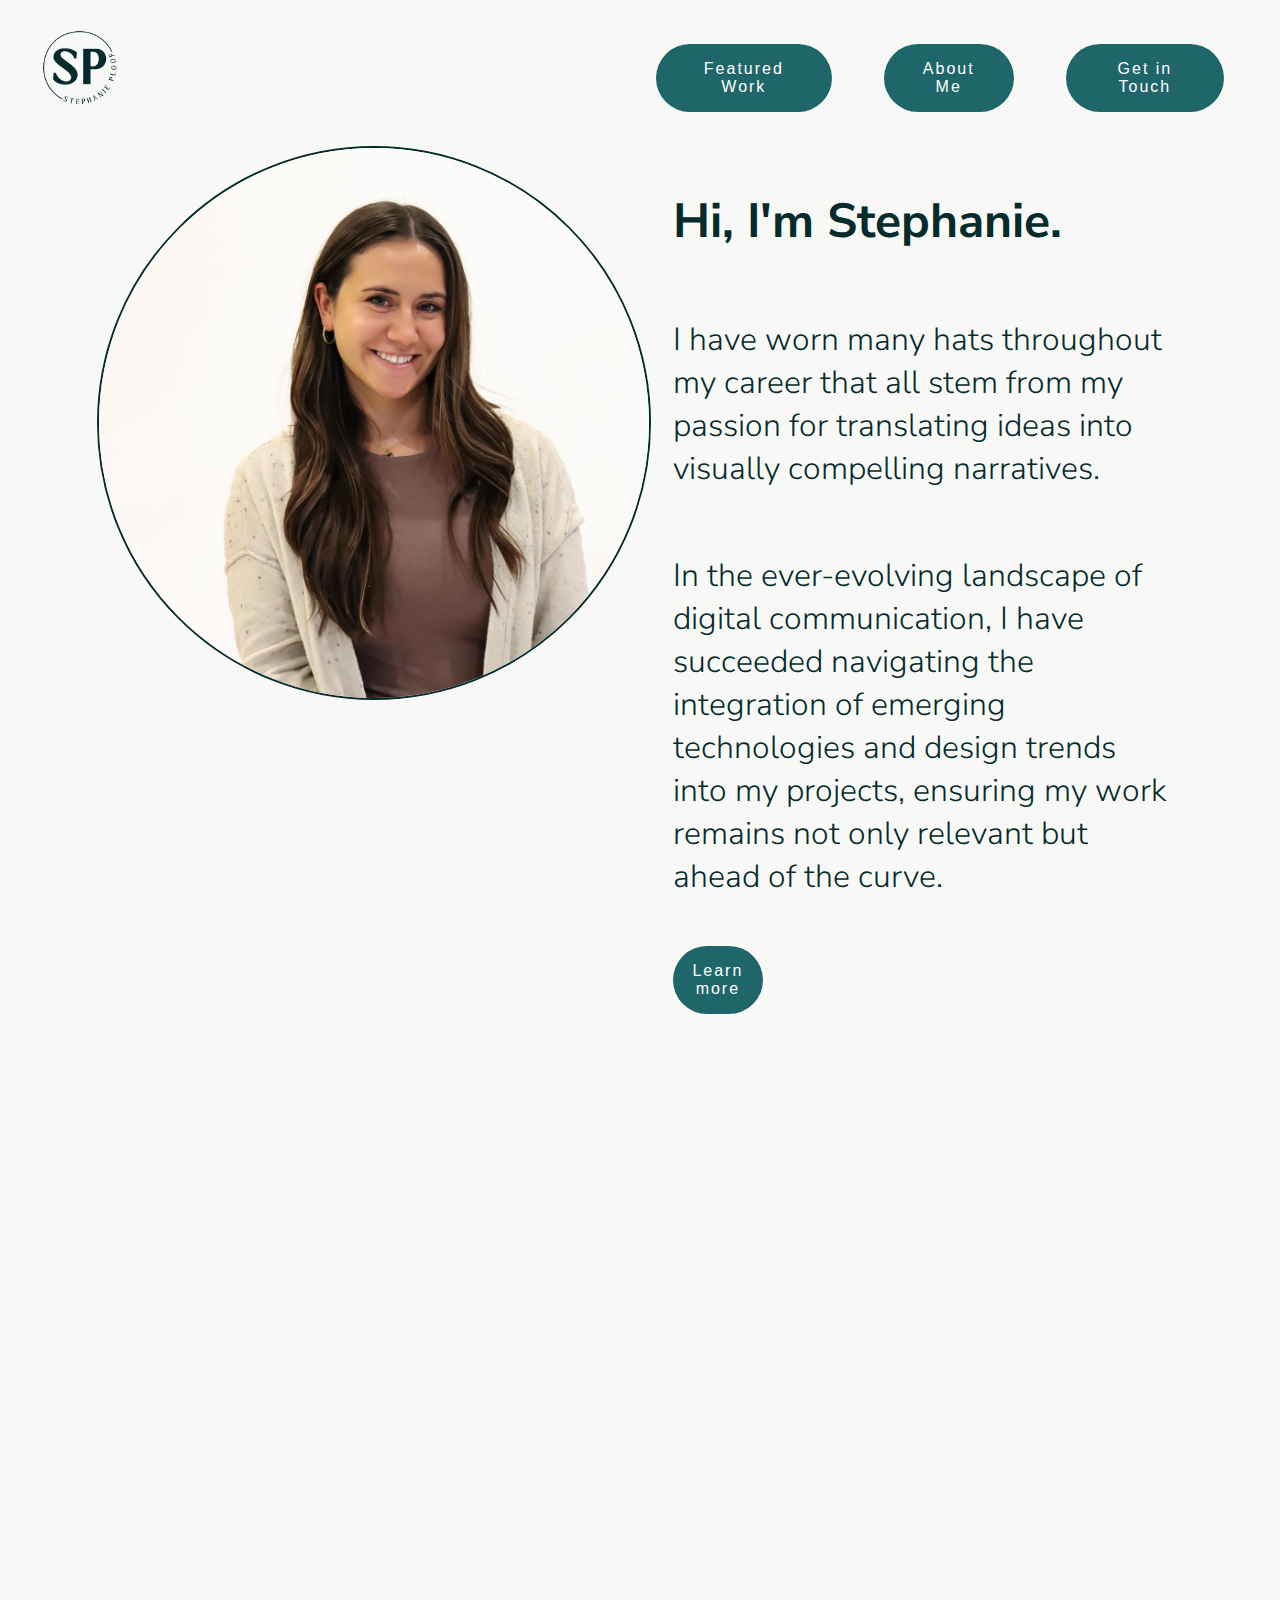
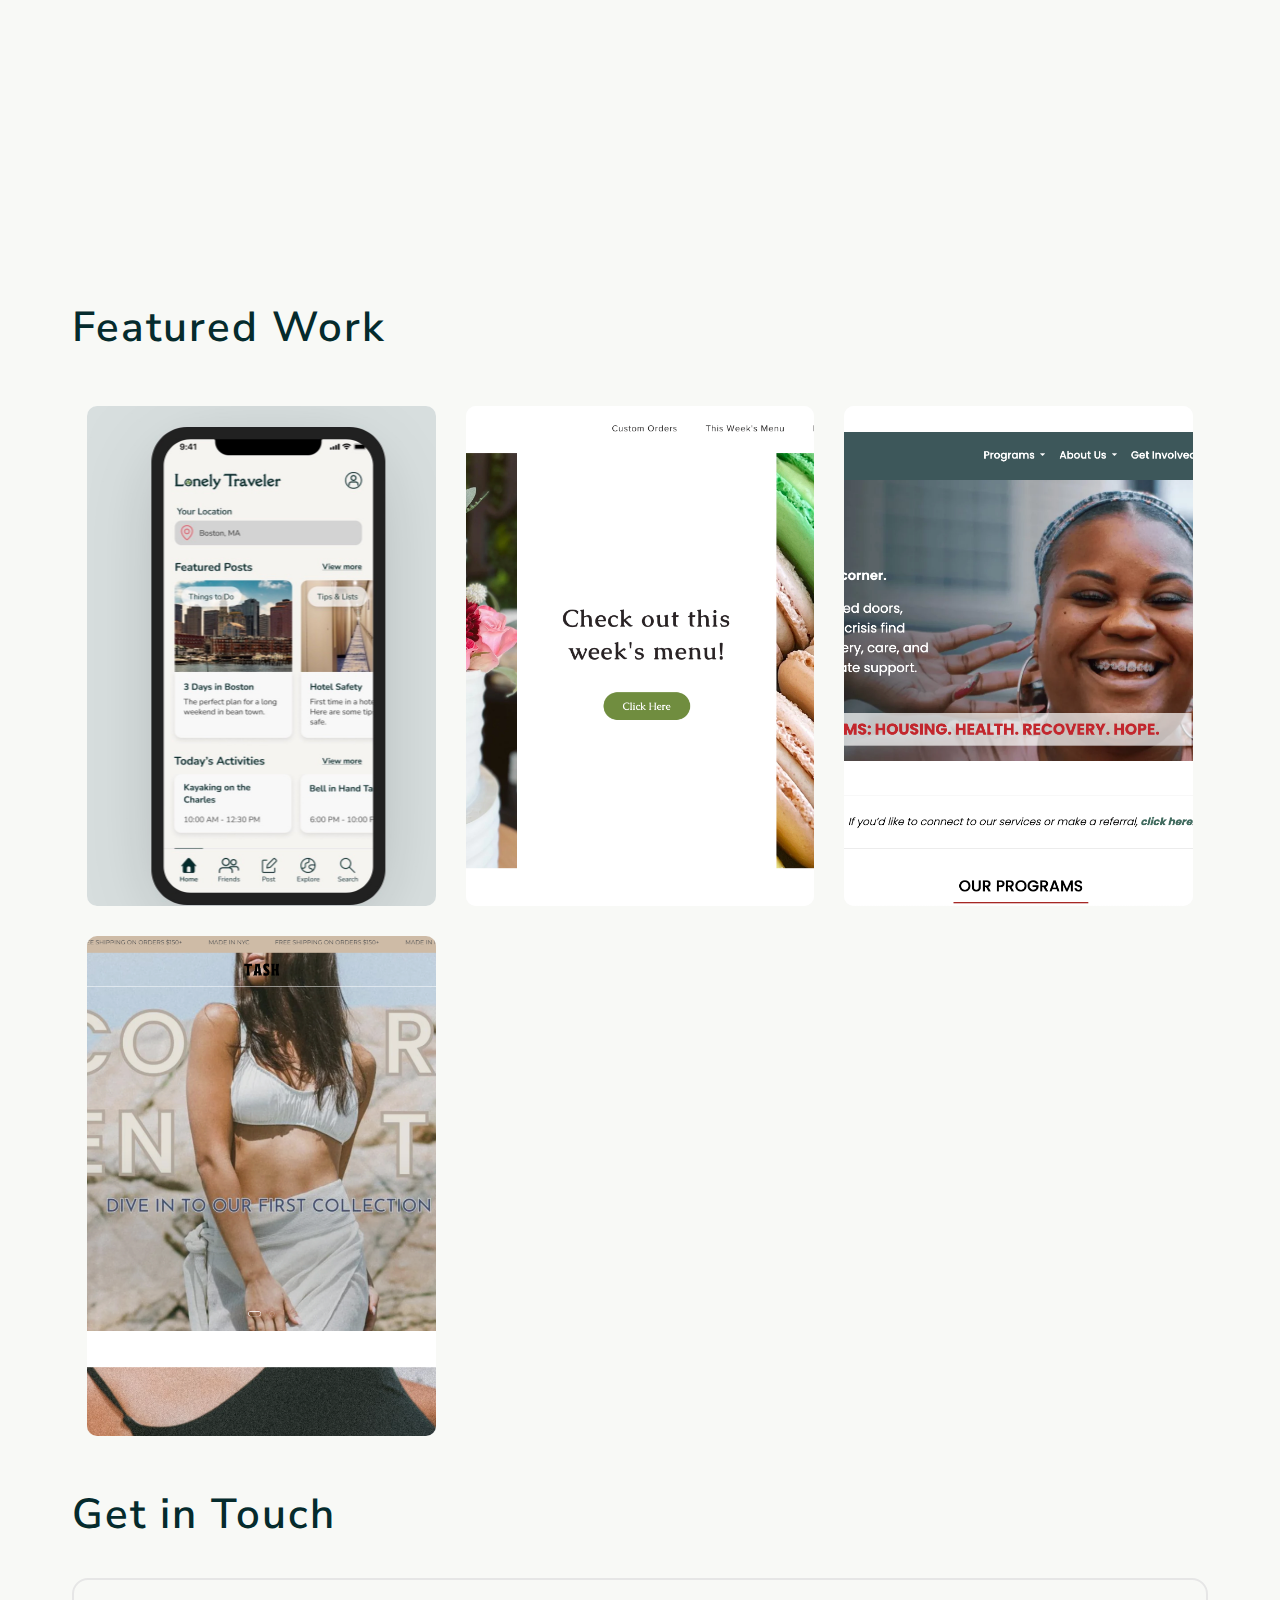
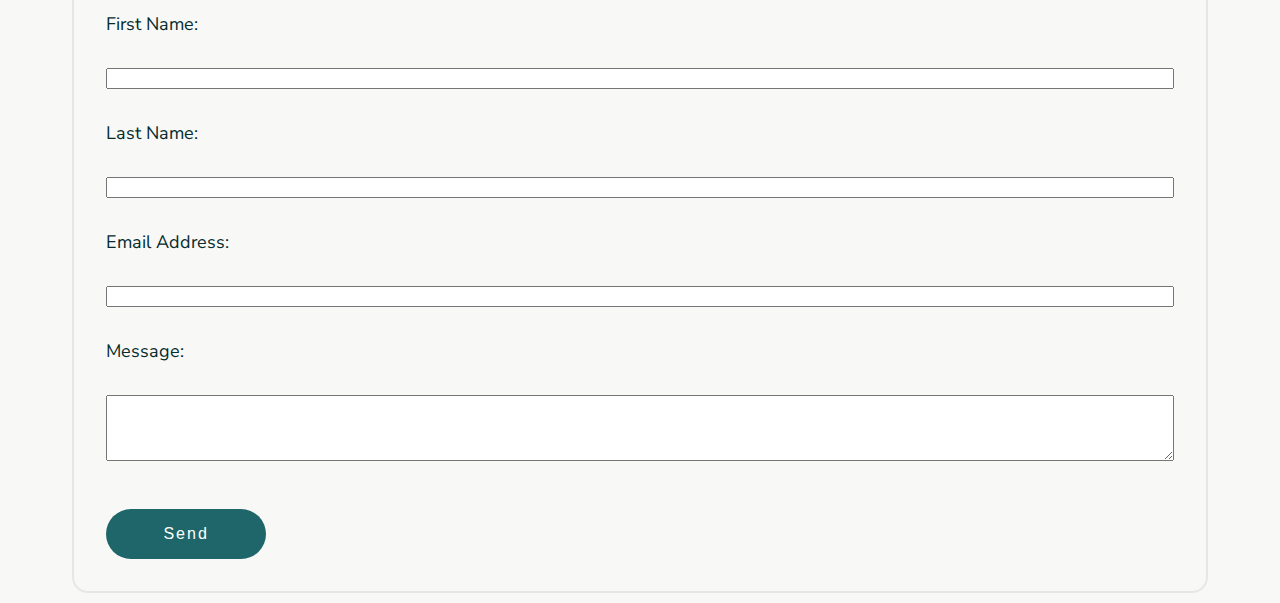
==== index.html @ 5ec4ba4c "Latest Update" ====
<!DOCTYPE html>
<html lang="en">
<head>
    <meta charset="UTF-8">
    <meta name="viewport" content="width=device-width, initial-scale=1.0">
    <link rel="stylesheet" href="style.css">
    <script defer src="app.js"></script>
    <title>Stephanie Ploof</title>
</head>
<body>
    <header>
        <div class="header">
            <div class="logo">  
                <img id="ploof-logo" src="SPloof logo.png">
            </div>
            <div class="header-links">
                <button class="header-buttons">Featured Work</button>
                <button class="header-buttons">About Me</button>
                <button class="header-buttons">Get in Touch</button>
            </div>
        </div>
    </header>
    <section class="landing-page-grid">
        <div>
            <img class="headshot" src="Headshot.jpg" alt="">
        </div>            
        <div class="bio-copy-flex">
            <h1>Hi, I'm Stephanie.</h1>
            <h3>I have worn many hats throughout my career that all stem from my passion for translating ideas into visually compelling narratives.</h3>
            <h3>In the ever-evolving landscape of digital communication, I have succeeded navigating the integration of emerging technologies and design trends into my projects, ensuring my work remains not only relevant but ahead of the curve.</h3>
            <button class="button">Learn more</button>
        </div>
    </section>
    <!-- <section ID="skills-tools">
        <div>
            <h2>Skills</h2>
            <ul class="list-items">
                <li>UI Research</li>
                <li>UX Design</li>
                <li>Graphic Design</li>
                <li>Project Management</li>
                <li>Marketing Strategies</li>
                <li>Event Planning and Logistics</li>
                <li>Strategic Media Relations</li>
                <li>Photography</li>
            </ul>
        </div>
        <div>
            <h2>Tools</h2>
            <ul class="list-items">
                <li>HTML</li>
                <li>Javascript</li>
                <li>CSS</li>
                <li>VS Code</li>
                <li>Figma</li>
                <li>Miro</li>
                <li>Adobe Suite</li>
                <li>Canva</li>
                <li>WordPress</li>
                <li>Procreate</li>
            </ul>
        </div>
    </section>-->
    <section ID="featured-work">
        <div>
            <h2>Featured Work</h2>
        </div>
        <section class="card-grid">
            <section class="card">
                <div class="featured-work-image featured-work-image-1">
                </div>
            </section>
            <section class="card">
                <div class="featured-work-image featured-work-image-2">
                </div>
            </section>
            <section class="card">
                <div class="featured-work-image featured-work-image-3">
                </div>
            </section>
            <section class="card">
                <div class="featured-work-image featured-work-image-4">
                </div>
            </section>
        </section>
    </section>
    <section ID="get-in-touch">
        <div>
            <h2>Get in Touch</h2>
        </div>
        <form id="contactForm" action="mailto:stephaniemploof@gmail.com" method="post" enctype="text/plain">
            <label for="firstName">First Name:</label>
            <input type="text" id="firstName" name="firstName" required>
        
            <label for="lastName">Last Name:</label>
            <input type="text" id="lastName" name="lastName" required>
        
            <label for="email">Email Address:</label>
            <input type="email" id="email" name="email" required>
        
            <label for="message">Message:</label>
            <textarea id="message" name="message" rows="4" required></textarea>
            <button class="submit-button" type="submit">Send</button>
        </form>
</section>
</body>
</html>
---- style.css ----
/* The Google fonts */
@import url('https://fonts.googleapis.com/css2?family=Nunito+Sans:ital,opsz,wght@0,6..12,200;0,6..12,300;0,6..12,400;0,6..12,500;0,6..12,600;0,6..12,700;0,6..12,800;1,6..12,200;1,6..12,300;1,6..12,400;1,6..12,500;1,6..12,600;1,6..12,700;1,6..12,800&display=swap');

/*Colors
Blue/green: #052B2D 
Background color: #EDF1E8
Button color: #1E6669
Button color highlight: #80A6A3
*/

body {
    margin: 10px;
    font-family: 'Nunito Sans', sans-serif;
    color: #052B2D;
    background-color:#F8F9F6;
    padding-left: 12px;
    padding-right: 12px;
}

h1 {
    font-weight: 700;
    font-size: 48px;
}

h2 {
    font-weight: 600;
    font-size: 42px;
    letter-spacing: 2px;
}

h3 {
    font-weight: 300;
    font-size: 32px;
}

button {
    transition: background-color 0.3s ease;
}

/*header*/
.header {
    padding: 18px;
    overflow: hidden;
    display: grid;
    grid-template-columns: 1fr 1fr;
}

#ploof-logo {
    width: auto;
    height: 80px;
}

.header-links {
    list-style: none;
    display: flex;
    justify-content: flex-end;
    gap: 20px;
}

.header-buttons {
    font-size: 16px;
    letter-spacing: 2px;
    background-color: #1E6669;
    color: #ffff;
    font-weight: 500;
    border-style: none;
    padding: 16px 24px 16px 24px;
    border-radius: 100px;
    margin: 16px;
}

/*Intro*/
.landing-page-grid {
    display: grid;
    grid-template-columns: 1fr 3fr;
    margin-right: 75px;
    margin-left: 75px;
}

.bio-copy-flex {
    display: flex;
    flex-direction: column;
    margin-right: 18px;
    margin-left: 12px;
    margin: 10px;
}

.headshot {
    display: flex;
    align-items: center;
    flex-shrink: 3;
    height: 32%;
    border: 2px solid #052B2D;
    border-radius: 1000px;
    margin-right: 12px;
}


.button {
    font-size: 16px;
    letter-spacing: 2px;
    background-color: #1E6669;
    color: #ffff;
    font-weight: 500;
    border-style: none;
    margin-top: 16px;
    padding: 16px;
    border-radius: 100px;
    width: 18%;
}

/*skills & tools*/
#skills-tools {
    display: grid;
    grid-template-rows: 1fr 1fr;
    padding-left: 30px;
    margin-left: 50px;
    margin-right: 50px;
    border-radius: 30px;
    line-height: 30px;
}

.list-items {
    list-style-type: none;
    margin: 0;
    padding: 0;
    display: flex;
    flex-direction: row;
    justify-content: space-between;
    font-size: 24px;
}

#featured-work {
    margin-left: 50px;
    margin-right: 50px;
}

#get-in-touch {
    margin-left: 50px;
    margin-right: 50px;
}

/*featured work*/
.card-grid {
    display: grid;
    grid-template-columns: repeat(3, 1fr);
    grid-row-gap: 30px;
    grid-column-gap: 30px;
    padding: 15px;
}

.card {
    background-color: white;
    border-radius: 10px;
    display: flex;
    flex-direction: column;
    height: 500px;
    transition: transform 0.3s ease;
}

.featured-work-image {
    background-size: cover;
    background-position: center;
    width: 100%;
    height: 500px;
    position: relative;
    border-radius: 10px;
}

.featured-work-image-1 {
    background-image: url(Lonely_Traveler_App_Design.jpg);
}

.featured-work-image-2 {
    background-image: url(agape_website.png);
}

.featured-work-image-3 {
    background-image: url(VPI_website.png);
}

.featured-work-image-4 {
    background-image: url(Shop_Tash.png);
}

/*form*/
form {
    box-sizing: border-box;
    padding: 2rem;
    border-radius: 1rem;
    border: 2px solid hsl(0, 0%, 90%);
    display: flex;
    flex-direction: column;
    gap: 2rem;
    font-size: 18px;
}

.submit-button {
    font-size: 16px;
    letter-spacing: 2px;
    background-color: #1E6669;
    color: #ffff;
    font-weight: 500;
    border-style: none;
    margin-top: 16px;
    padding: 16px;
    border-radius: 100px;
    width: 15%;
}

/*button hover*/
button:hover {
    background-color: #0B9484; 
}

#ploof-logo:hover {
    content: url('SPloof logo-hover.png');
}

.card:hover {
    transform: scale(1.03);
}
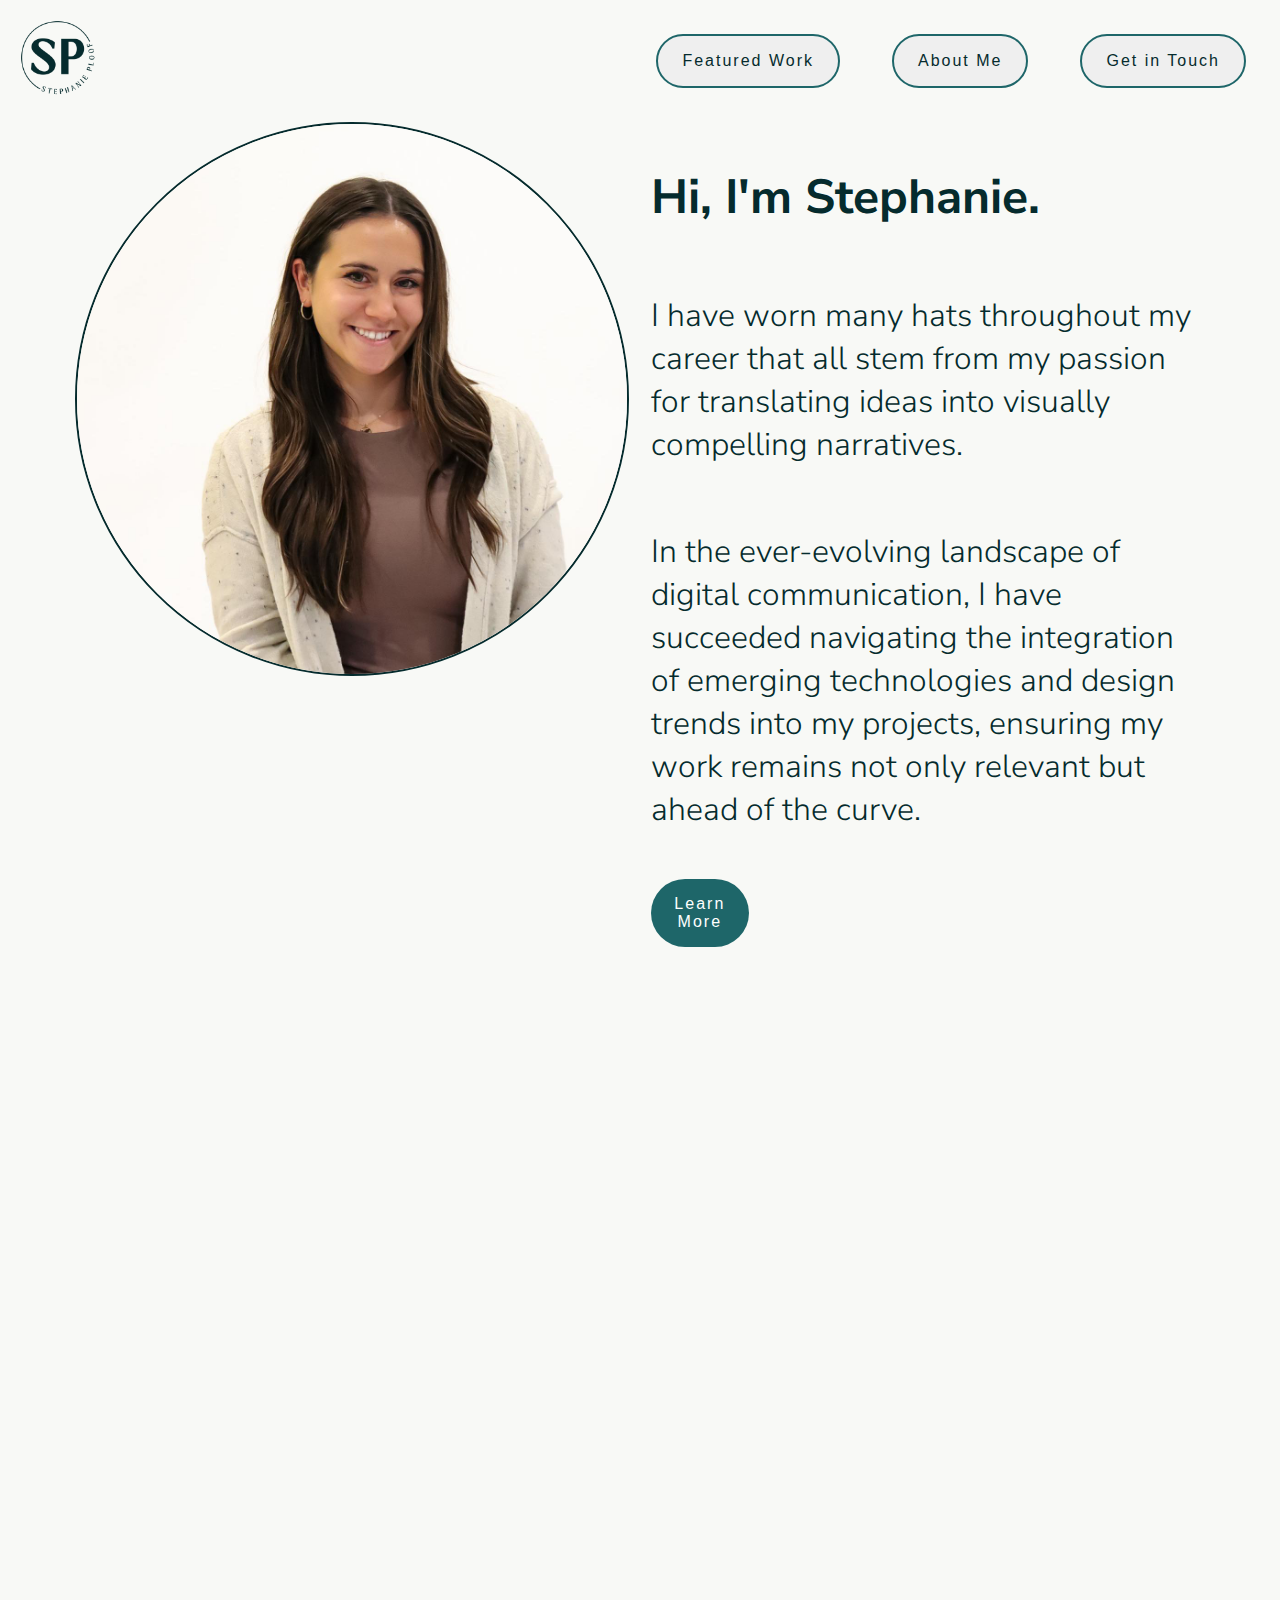
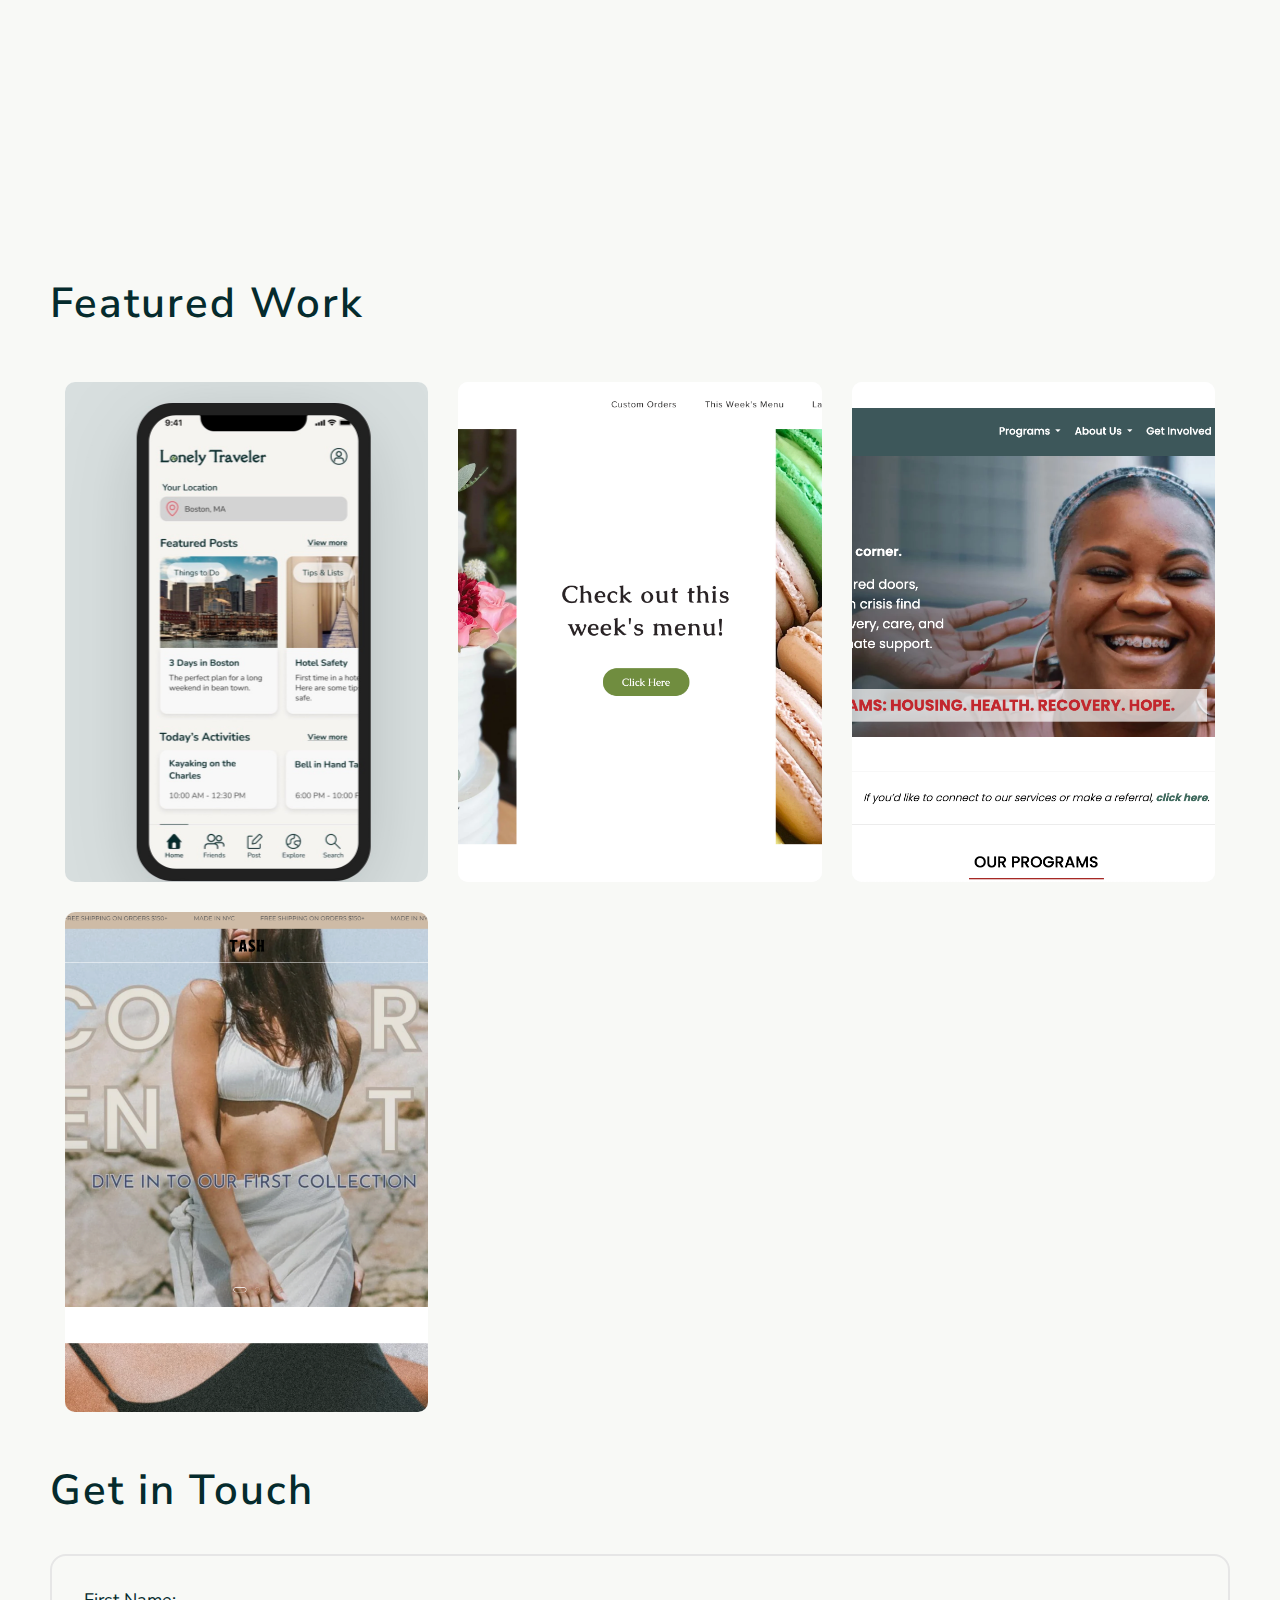
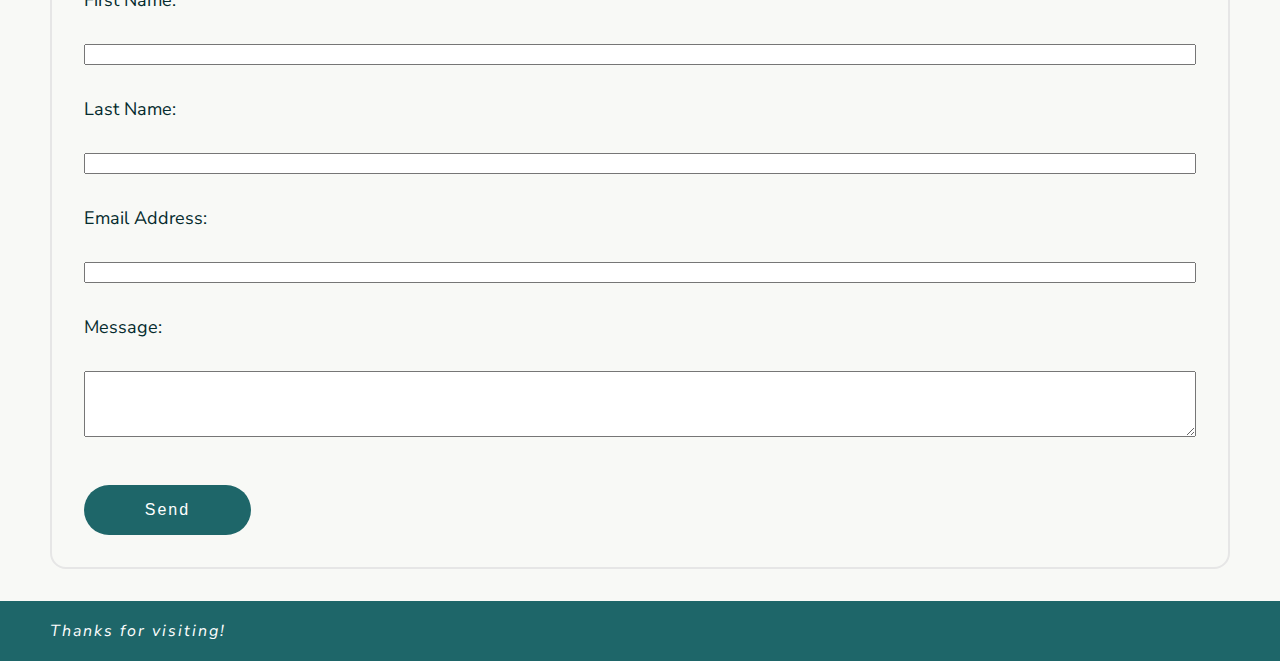
==== commit 41f931d2: "Updated buttons" ====
--- a/index.html
+++ b/index.html
@@ -28,7 +28,7 @@
             <h1>Hi, I'm Stephanie.</h1>
             <h3>I have worn many hats throughout my career that all stem from my passion for translating ideas into visually compelling narratives.</h3>
             <h3>In the ever-evolving landscape of digital communication, I have succeeded navigating the integration of emerging technologies and design trends into my projects, ensuring my work remains not only relevant but ahead of the curve.</h3>
-            <button class="button">Learn more</button>
+            <button class="button">Learn More</button>
         </div>
     </section>
     <!-- <section ID="skills-tools">
@@ -102,7 +102,10 @@
             <textarea id="message" name="message" rows="4" required></textarea>
             <button class="submit-button" type="submit">Send</button>
         </form>
-</section>
+    </section>
+    <footer class="footer">
+        <p>Thanks for visiting!</p>
+      </footer>
 </body>
 </html>
 
--- a/style.css
+++ b/style.css
@@ -9,12 +9,10 @@
 */
 
 body {
-    margin: 10px;
     font-family: 'Nunito Sans', sans-serif;
     color: #052B2D;
     background-color:#F8F9F6;
-    padding-left: 12px;
-    padding-right: 12px;
+    margin: 0px;
 }
 
 h1 {
@@ -34,7 +32,7 @@
 }
 
 button {
-    transition: background-color 0.3s ease;
+    transition: 0.3s ease;
 }
 
 /*header*/
@@ -60,10 +58,10 @@
 .header-buttons {
     font-size: 16px;
     letter-spacing: 2px;
-    background-color: #1E6669;
-    color: #ffff;
-    font-weight: 500;
-    border-style: none;
+    color: #052B2D;
+    font-weight: 500;
+    border-style: solid;
+    border-color: #1E6669;
     padding: 16px 24px 16px 24px;
     border-radius: 100px;
     margin: 16px;
@@ -88,6 +86,7 @@
 .headshot {
     display: flex;
     align-items: center;
+    justify-content: center;
     flex-shrink: 3;
     height: 32%;
     border: 2px solid #052B2D;
@@ -211,12 +210,28 @@
 /*button hover*/
 button:hover {
     background-color: #0B9484; 
+    font-weight: 500;
+}
+
+.header-buttons:hover {
+    color:#ffff;
 }
 
 #ploof-logo:hover {
     content: url('SPloof logo-hover.png');
+    
 }
 
 .card:hover {
     transform: scale(1.03);
+}
+
+.footer {
+    display: flex;
+    background-color: #1E6669;
+    color: #ffff;
+    font-style: italic;
+    letter-spacing: 2px;
+    margin-top: 32px;
+    padding: 3px 3px 3px 50px;
 }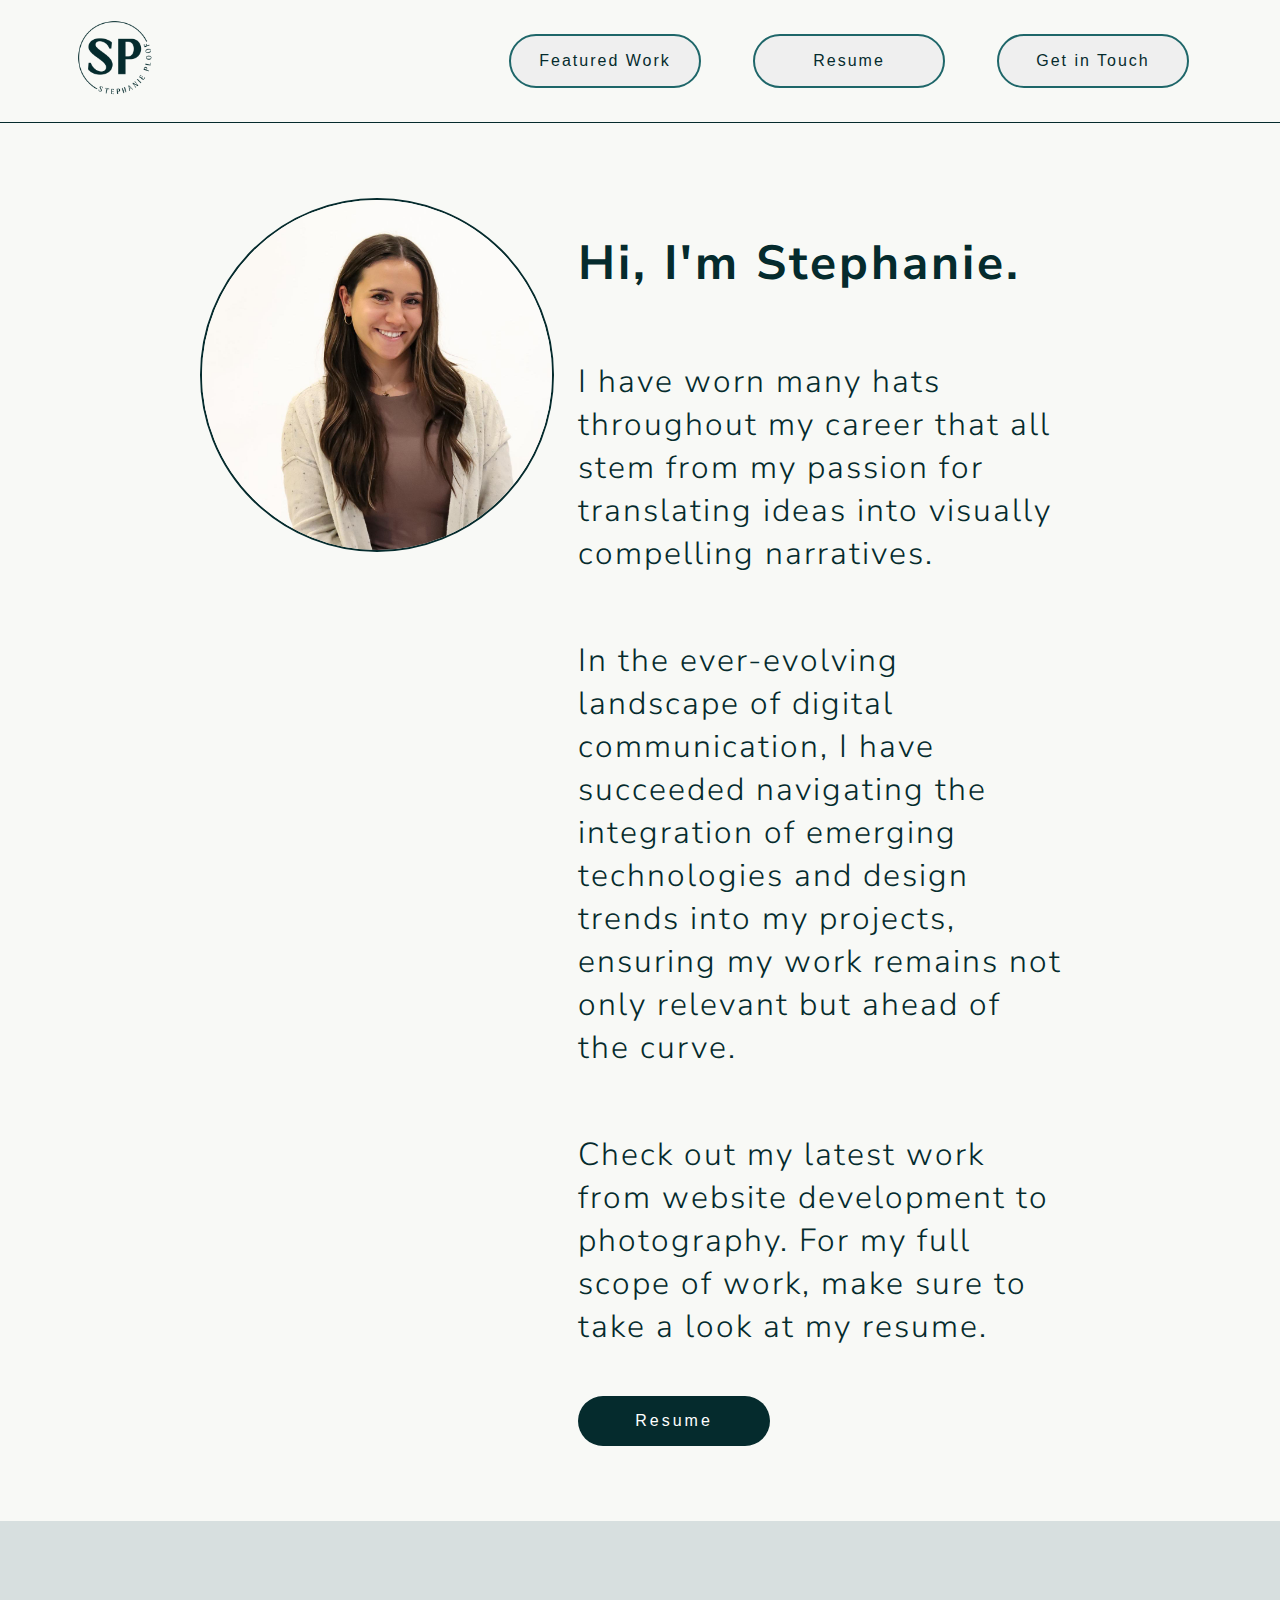
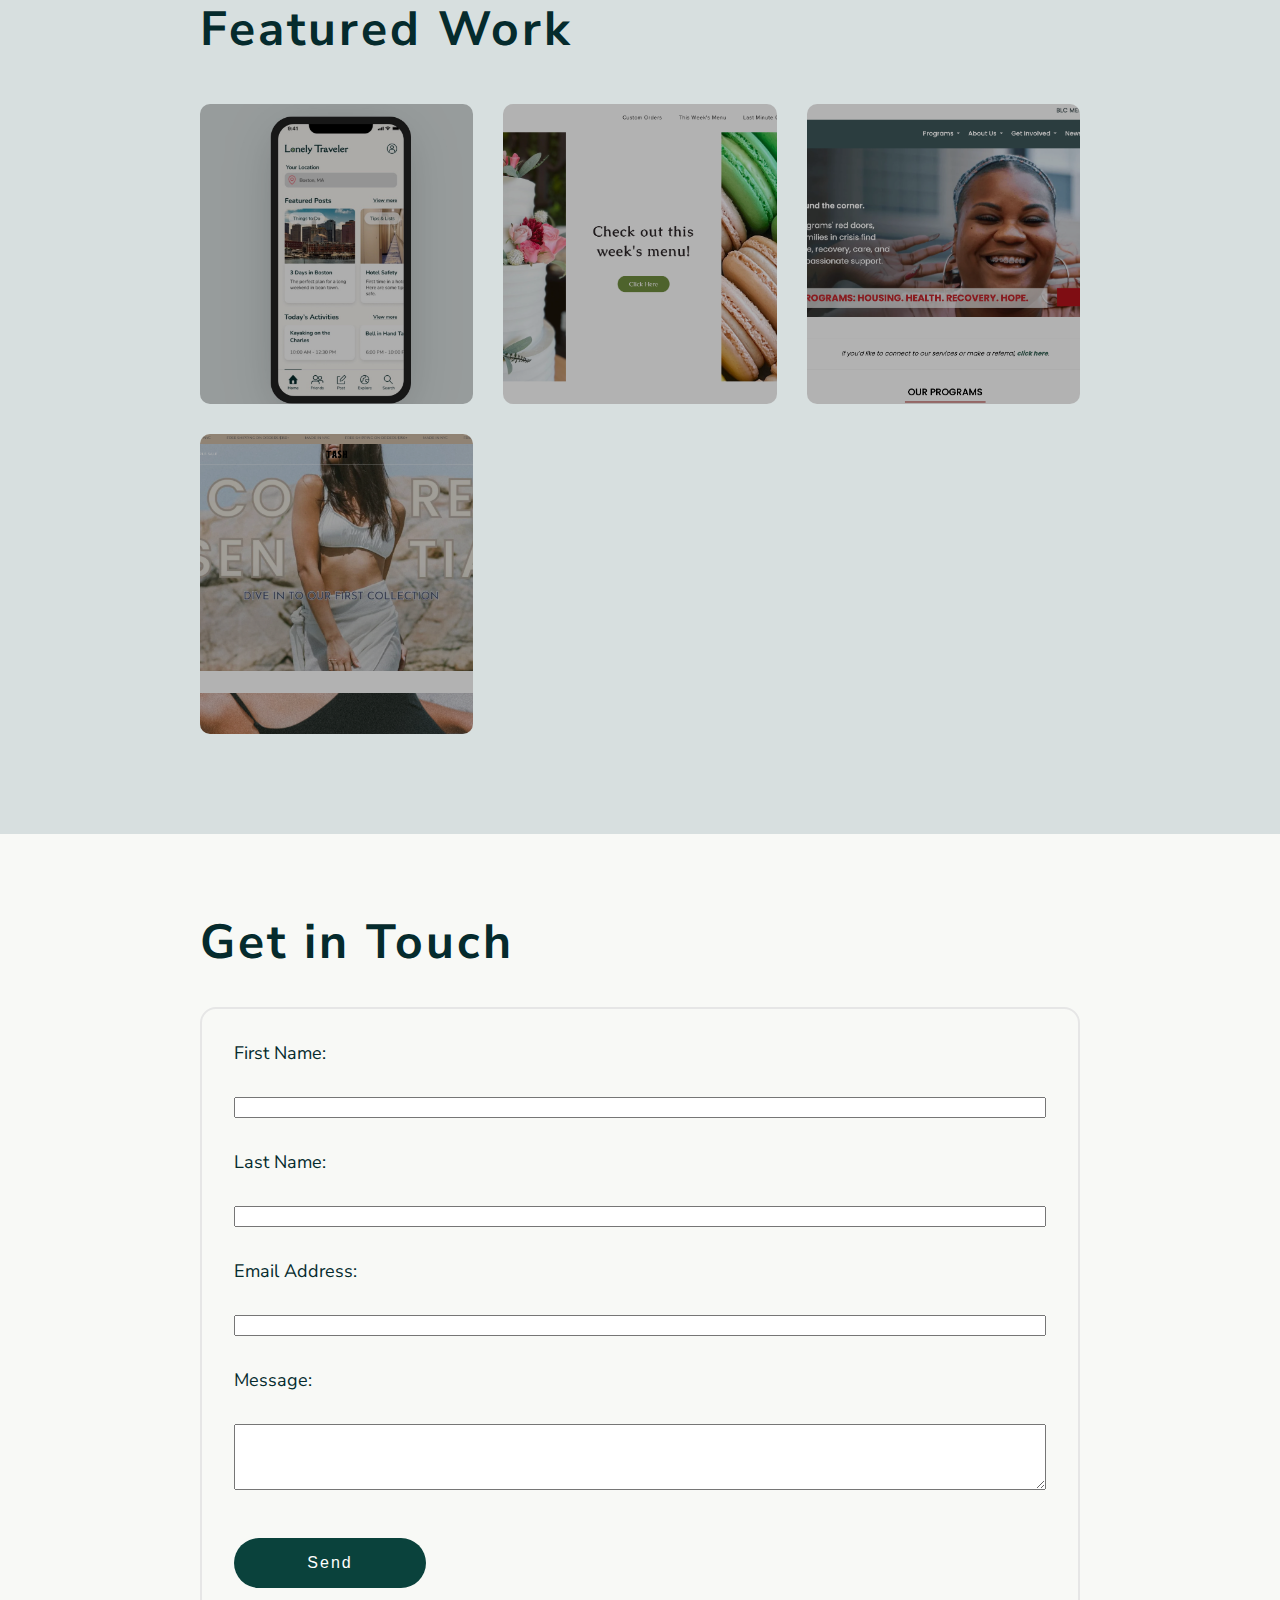
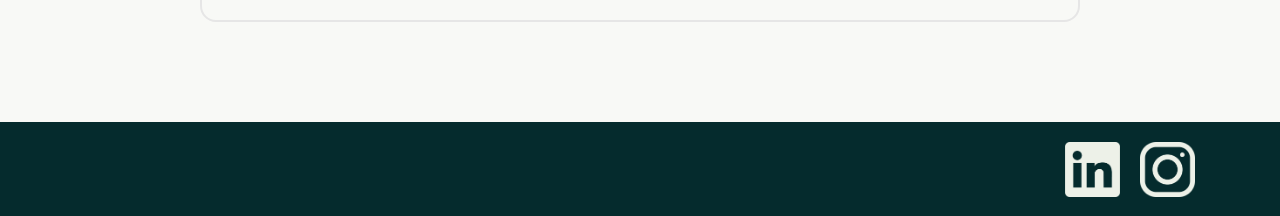
==== commit 08d7b365: "Added responsive design" ====
--- a/index.html
+++ b/index.html
@@ -8,85 +8,76 @@
     <title>Stephanie Ploof</title>
 </head>
 <body>
-    <header>
-        <div class="header">
-            <div class="logo">  
-                <img id="ploof-logo" src="SPloof logo.png">
-            </div>
+    <header class="header">
+        <div class="header-grid">
+            <div class="image-wrapper"> 
+                <a href="https://stephaniemploof.github.io/portfolio/" target="_blank" class="logo">
+                    <img class="ploof-logo" src="SPloof logo.png">
+                    <img class="ploof-logo-hover" src="SPloof logo-hover.png">
+                </a>
+            </div>   
             <div class="header-links">
-                <button class="header-buttons">Featured Work</button>
-                <button class="header-buttons">About Me</button>
-                <button class="header-buttons">Get in Touch</button>
+                <a href="https://stephaniemploof.github.io/portfolio/featured-work">
+                    <button class="header-buttons">Featured Work</button>
+                </a>
+                <a href="SPloof Resume_GA_2023.pdf" target="_blank">
+                    <button class="header-buttons">Resume</button>
+                </a>
+                <a href="https://stephaniemploof.github.io/portfolio/get-in-touch">
+                    <button class="header-buttons">Get in Touch</button>
+                </a>
             </div>
         </div>
+        <div class="hamburger-menu" id="menu-trigger">
+            <div class="menu-icon" id="menu-icon">&#9776;</div>
+        </div>
+        </div>
+        <aside class="side-menu-design side-menu-position" id="side-menu">
+            <div class="close-icon" id="close-icon">&times;</div>
+            <div class="side-menu-grid">
+                <a href="https://stephaniemploof.github.io/portfolio/" target="_blank" class="logo">
+                    <img class="side-menu-ploof-logo" src="SPloof logo.png">
+                </a>
+                <a class="side-menu-links" href="https://stephaniemploof.github.io/portfolio/featured-work">Featured Work</a>
+                <a class="side-menu-links" href="SPloof Resume_GA_2023.pdf" target="_blank">Resume</a>
+                <a class="side-menu-links" href="https://stephaniemploof.github.io/portfolio/get-in-touch">Get in Touch</a>
+            </div>
+        </aside>
     </header>
     <section class="landing-page-grid">
-        <div>
-            <img class="headshot" src="Headshot.jpg" alt="">
-        </div>            
+        <img class="headshot" src="Headshot.jpg" alt="">       
         <div class="bio-copy-flex">
             <h1>Hi, I'm Stephanie.</h1>
             <h3>I have worn many hats throughout my career that all stem from my passion for translating ideas into visually compelling narratives.</h3>
             <h3>In the ever-evolving landscape of digital communication, I have succeeded navigating the integration of emerging technologies and design trends into my projects, ensuring my work remains not only relevant but ahead of the curve.</h3>
-            <button class="button">Learn More</button>
+            <h3>Check out my latest work from website development to photography. For my full scope of work, make sure to take a look at my resume.</h3>
+            <a href="SPloof Resume_GA_2023.pdf" target="_blank">
+                <button class="resume-button">Resume</button>
+            </a>
         </div>
     </section>
-    <!-- <section ID="skills-tools">
+    <section class="featured-work">
         <div>
-            <h2>Skills</h2>
-            <ul class="list-items">
-                <li>UI Research</li>
-                <li>UX Design</li>
-                <li>Graphic Design</li>
-                <li>Project Management</li>
-                <li>Marketing Strategies</li>
-                <li>Event Planning and Logistics</li>
-                <li>Strategic Media Relations</li>
-                <li>Photography</li>
-            </ul>
-        </div>
-        <div>
-            <h2>Tools</h2>
-            <ul class="list-items">
-                <li>HTML</li>
-                <li>Javascript</li>
-                <li>CSS</li>
-                <li>VS Code</li>
-                <li>Figma</li>
-                <li>Miro</li>
-                <li>Adobe Suite</li>
-                <li>Canva</li>
-                <li>WordPress</li>
-                <li>Procreate</li>
-            </ul>
-        </div>
-    </section>-->
-    <section ID="featured-work">
-        <div>
-            <h2>Featured Work</h2>
+            <h1 class="featured-work-header">Featured Work</h1>
         </div>
         <section class="card-grid">
             <section class="card">
-                <div class="featured-work-image featured-work-image-1">
-                </div>
+                <div class="featured-work-image featured-work-image-1"></div>
             </section>
             <section class="card">
-                <div class="featured-work-image featured-work-image-2">
-                </div>
+                <div class="featured-work-image featured-work-image-2"></div>
             </section>
-            <section class="card">
-                <div class="featured-work-image featured-work-image-3">
-                </div>
-            </section>
-            <section class="card">
-                <div class="featured-work-image featured-work-image-4">
-                </div>
-            </section>
+            <a href="https://vpi.org" target="_blank" class="card">
+                <div class="featured-work-image featured-work-image-3"></div>
+            </a>
+            <a href="https://shoptash.com" target="_blank" class="card">
+                <div class="featured-work-image featured-work-image-4"></div>
+            </a>
         </section>
     </section>
-    <section ID="get-in-touch">
+    <section class="get-in-touch">
         <div>
-            <h2>Get in Touch</h2>
+            <h1>Get in Touch</h1>
         </div>
         <form id="contactForm" action="mailto:stephaniemploof@gmail.com" method="post" enctype="text/plain">
             <label for="firstName">First Name:</label>
@@ -103,8 +94,13 @@
             <button class="submit-button" type="submit">Send</button>
         </form>
     </section>
-    <footer class="footer">
-        <p>Thanks for visiting!</p>
+    <footer>
+        <a href="https://www.linkedin.com/in/stephaniemploof" target="_blank">
+            <img class="footer-logo" src="LinkedIn Logo.png"  alt="Instagram">
+        </a>
+        <a href="https://www.instagram.com/stephmaria.art/" target="_blank">
+            <img class="footer-logo" src="Instagram-Logo.png"  alt="LinkedIn">
+        </a>
       </footer>
 </body>
 </html>
--- a/style.css
+++ b/style.css
@@ -18,34 +18,69 @@
 h1 {
     font-weight: 700;
     font-size: 48px;
+    letter-spacing: 3px;
 }
 
 h2 {
     font-weight: 600;
     font-size: 42px;
-    letter-spacing: 2px;
+    letter-spacing: 3px;
 }
 
 h3 {
     font-weight: 300;
     font-size: 32px;
+    letter-spacing: 2px;
+}
+
+p {
+    font-size: 18px;
+    letter-spacing: 1px;
+    color: #272928;
 }
 
 button {
-    transition: 0.3s ease;
+    transition: 0.5s ease;
+    text-decoration: none;
+}
+
+a {
+    text-decoration: none;
 }
 
 /*header*/
 .header {
-    padding: 18px;
+    background-color:#F8F9F6;
+    border-bottom: 1px solid #052B2D;
+    top: 0;
+    transition: top 0.2s ease-in-out;
+    width: 100%;
+}
+
+.header-grid {
+    padding: 18px 75px 18px 75px;
     overflow: hidden;
     display: grid;
     grid-template-columns: 1fr 1fr;
 }
 
-#ploof-logo {
+.image-wrapper {
+    position: relative;
+}
+
+.ploof-logo {
     width: auto;
     height: 80px;
+}
+
+.ploof-logo-hover {
+    position: absolute;
+    width: auto;
+    height: 80px;
+    top: 0;
+    left: 0;
+    opacity: 0;
+    transition: opacity 0.5s ease-out;
 }
 
 .header-links {
@@ -62,17 +97,113 @@
     font-weight: 500;
     border-style: solid;
     border-color: #1E6669;
+    width: 12em;
     padding: 16px 24px 16px 24px;
     border-radius: 100px;
     margin: 16px;
 }
 
+/*side menu*/
+.hamburger-menu {
+    display: block;
+    cursor: pointer;
+    font-size: 55px;
+  }
+  
+  @media (min-width: 960px) {
+    .hamburger-menu {
+      display: none;
+    }
+}
+
+.side-menu-position {
+    padding-top: 25px;
+    position: fixed;
+    top: 0;
+    right: 0;
+    bottom: 0;
+    left: 0;
+    z-index: 2;
+}
+
+.side-menu-design {
+    flex-direction: column;
+    position: fixed;
+    top: 0;
+    right: 0;
+    transform: translateX(100%);
+    opacity: 0;
+    background-color: #F8F9F6;
+    padding: 20px;
+    color:#052B2D;
+    font-size: 38px;
+    cursor: pointer;
+    z-index: 1;
+}
+
+.side-menu-ploof-logo {
+    width: auto;
+    height: 100px;
+}
+
+.side-menu-grid {
+    display: grid;
+    grid-template-columns: 1fr;
+}
+
+.side-menu-links {
+    text-decoration: none;
+    line-height: 2em;
+    color: #052B2D;
+}
+
+.close-icon {
+    cursor: pointer;
+    font-size: 48px;
+    margin-bottom: 20px;
+}
+
+@media screen and (max-width: 960px) {
+    .header-links {
+        display: none;
+    }
+
+    .ploof-logo {
+        display: none;
+    }
+
+    .ploof-logo-hover {
+        display: inline;
+    }
+
+    .hamburger-menu {
+        display: block;
+        text-align: right;
+        margin-right: 50px;
+    }
+
+    .header-grid {
+        grid-template-columns: 1fr; /* Adjust the number of columns as needed */
+    }
+
+    .header {
+        border-bottom: none;
+    }    
+}
+
+
+/* Animation classes */
+
+.show-menu {
+    opacity: 1;
+    transform: translateX(0%);
+  }
+
 /*Intro*/
 .landing-page-grid {
     display: grid;
     grid-template-columns: 1fr 3fr;
-    margin-right: 75px;
-    margin-left: 75px;
+    margin: 75px 200px 75px 200px;
 }
 
 .bio-copy-flex {
@@ -80,32 +211,30 @@
     flex-direction: column;
     margin-right: 18px;
     margin-left: 12px;
-    margin: 10px;
 }
 
 .headshot {
     display: flex;
     align-items: center;
     justify-content: center;
-    flex-shrink: 3;
-    height: 32%;
+    height: 350px;
     border: 2px solid #052B2D;
     border-radius: 1000px;
     margin-right: 12px;
 }
 
 
-.button {
+.resume-button {
     font-size: 16px;
-    letter-spacing: 2px;
-    background-color: #1E6669;
+    letter-spacing: 3px;
+    background-color: #052B2D;
     color: #ffff;
     font-weight: 500;
     border-style: none;
+    width: 12em;
+    padding: 16px 32px 16px 32px;
+    border-radius: 100px;
     margin-top: 16px;
-    padding: 16px;
-    border-radius: 100px;
-    width: 18%;
 }
 
 /*skills & tools*/
@@ -129,32 +258,34 @@
     font-size: 24px;
 }
 
-#featured-work {
-    margin-left: 50px;
-    margin-right: 50px;
-}
-
-#get-in-touch {
-    margin-left: 50px;
-    margin-right: 50px;
-}
 
 /*featured work*/
+.featured-work {
+    background: #D7DFDF;
+    color: #052B2D;
+    padding: 75px 200px 100px 200px;
+}
+
+
+.featured-work-header {
+    margin-top: 0px;
+    margin-bottom: 42px;
+}
+
 .card-grid {
     display: grid;
     grid-template-columns: repeat(3, 1fr);
     grid-row-gap: 30px;
     grid-column-gap: 30px;
-    padding: 15px;
 }
 
 .card {
-    background-color: white;
     border-radius: 10px;
     display: flex;
     flex-direction: column;
-    height: 500px;
-    transition: transform 0.3s ease;
+    height: 300px;
+    transition: transform 0.3s ease, filter 0.3s ease;
+    filter: brightness(0.7);
 }
 
 .featured-work-image {
@@ -182,7 +313,25 @@
     background-image: url(Shop_Tash.png);
 }
 
+/*featured work page*/
+#featured-work-page {
+    color: #052B2D;
+    padding: 75px 75px 100px 75px;
+}
+
+.featured-work-page-card {
+    border-radius: 10px;
+    display: flex;
+    flex-direction: column;
+    height: 300px;
+    transition: transform 0.3s ease;
+}
+
 /*form*/
+.get-in-touch {
+    margin: 75px 200px 100px 200px;
+}
+
 form {
     box-sizing: border-box;
     padding: 2rem;
@@ -197,15 +346,99 @@
 .submit-button {
     font-size: 16px;
     letter-spacing: 2px;
-    background-color: #1E6669;
+    background-color: #0a423c;
     color: #ffff;
     font-weight: 500;
     border-style: none;
     margin-top: 16px;
     padding: 16px;
     border-radius: 100px;
-    width: 15%;
-}
+    width: 12em;
+}
+
+/*lonely traveler page*/
+.lonely-traveler-hero {
+    display: grid;
+    grid-template-columns: 3fr 1fr;
+    background: #D7DFDF;
+}
+
+.lt-image {
+    justify-self: center;
+    height: 500px;
+}
+
+.lt-image-2 {
+    justify-self: center;
+    height: 500px;
+}
+
+.lt-spacing {
+    padding: 75px 300px 50px 300px;
+}
+
+.lt-description-grid {
+    display: grid;
+    grid-template-columns: 1fr 1fr;
+    grid-column-gap: 75px;
+}
+
+.lt-description-grid-2 {
+    display: grid;
+    grid-template-columns: 1fr 1fr 1fr 1fr;
+}
+
+.lt-images-grid {
+    display: grid;
+    justify-content: center;
+    grid-template-columns: 1fr 1fr 1fr;
+    row-gap: 75px;
+}
+
+.lt-button-spacing {
+    display: flex;
+    justify-content: center;
+    padding: 0px 0px 50px 0px;
+}
+
+.lt-button {
+    font-size: 24px;
+    letter-spacing: 3px;
+    background-color: #052B2D;
+    color: #ffff;
+    font-weight: 500;
+    border-style: none;
+    padding: 16px 32px 16px 32px;
+    border-radius: 100px;
+    margin-top: 16px;
+    margin-bottom: 16px;
+}
+
+/*footer*/
+footer {
+    display: flex;
+    justify-content: flex-end;
+    align-items: center;
+    background-color: #052B2D;
+    margin-top: 32px;
+    padding: 10px 75px 3px 3px;
+}
+
+.connect {
+    color: #ffff;
+    font-weight: bold;
+    font-size: 18px;
+    font-style: italic;
+    letter-spacing: 2.5px;
+    padding-right: 20px;
+}
+
+.footer-logo {
+    height: 55px;
+    padding: 10px;
+    transition: transform 0.3s ease;
+}
+
 
 /*button hover*/
 button:hover {
@@ -215,23 +448,96 @@
 
 .header-buttons:hover {
     color:#ffff;
-}
-
-#ploof-logo:hover {
-    content: url('SPloof logo-hover.png');
-    
-}
+    border-color: #0B9484;
+}
+
+.ploof-logo-hover:hover {
+    opacity: 1;
+  }
 
 .card:hover {
     transform: scale(1.03);
-}
-
-.footer {
-    display: flex;
-    background-color: #1E6669;
-    color: #ffff;
-    font-style: italic;
-    letter-spacing: 2px;
-    margin-top: 32px;
-    padding: 3px 3px 3px 50px;
+    filter: brightness(1);
+}
+
+.featured-work-page-card:hover {
+    transform: scale(1.03);
+}
+
+.footer-logo:hover {
+    transform: scale(1.05);
+}
+
+/*breakpoints*/
+
+
+@media (max-width:1260px) {
+    .landing-page-grid {
+        grid-template-columns: 1fr;
+    }
+    
+    .headshot {
+        height: 200px;
+        justify-content: center;
+    }
+
+    .lt-spacing {
+        padding: 75px 100px 75px 100px;
+    }
+
+    .lt-images-grid {
+        grid-template-columns: 1fr 1fr 1fr;
+        row-gap: 32px;
+    }
+}
+
+
+@media (max-width:960px) {
+    .header-links {
+        display: none;
+    }
+
+    h3 {
+        font-size: 24px;
+    }
+    
+    .landing-page-grid {
+        margin: 75px;
+    }
+
+    .featured-work {
+        padding: 75px;
+    }
+
+    .card-grid {
+        grid-template-columns: 1fr;
+        grid-row-gap: 30px;
+        grid-column-gap: 30px;
+    }
+
+    .get-in-touch {
+        margin: 75px;
+    }
+
+    .lonely-traveler-hero {
+        grid-template-columns: 1fr;
+    }
+
+    .lt-description-grid {
+        grid-template-columns: 1fr;
+        grid-column-gap: 75px;
+    }
+    
+    .lt-description-grid-2 {
+        grid-template-columns: 1fr 1fr;
+    }
+
+    .lt-images-grid {
+        grid-template-columns: 1fr;
+        row-gap: 32px;
+    }
+
+    .lt-image-2 {
+        height: auto;
+    }
 }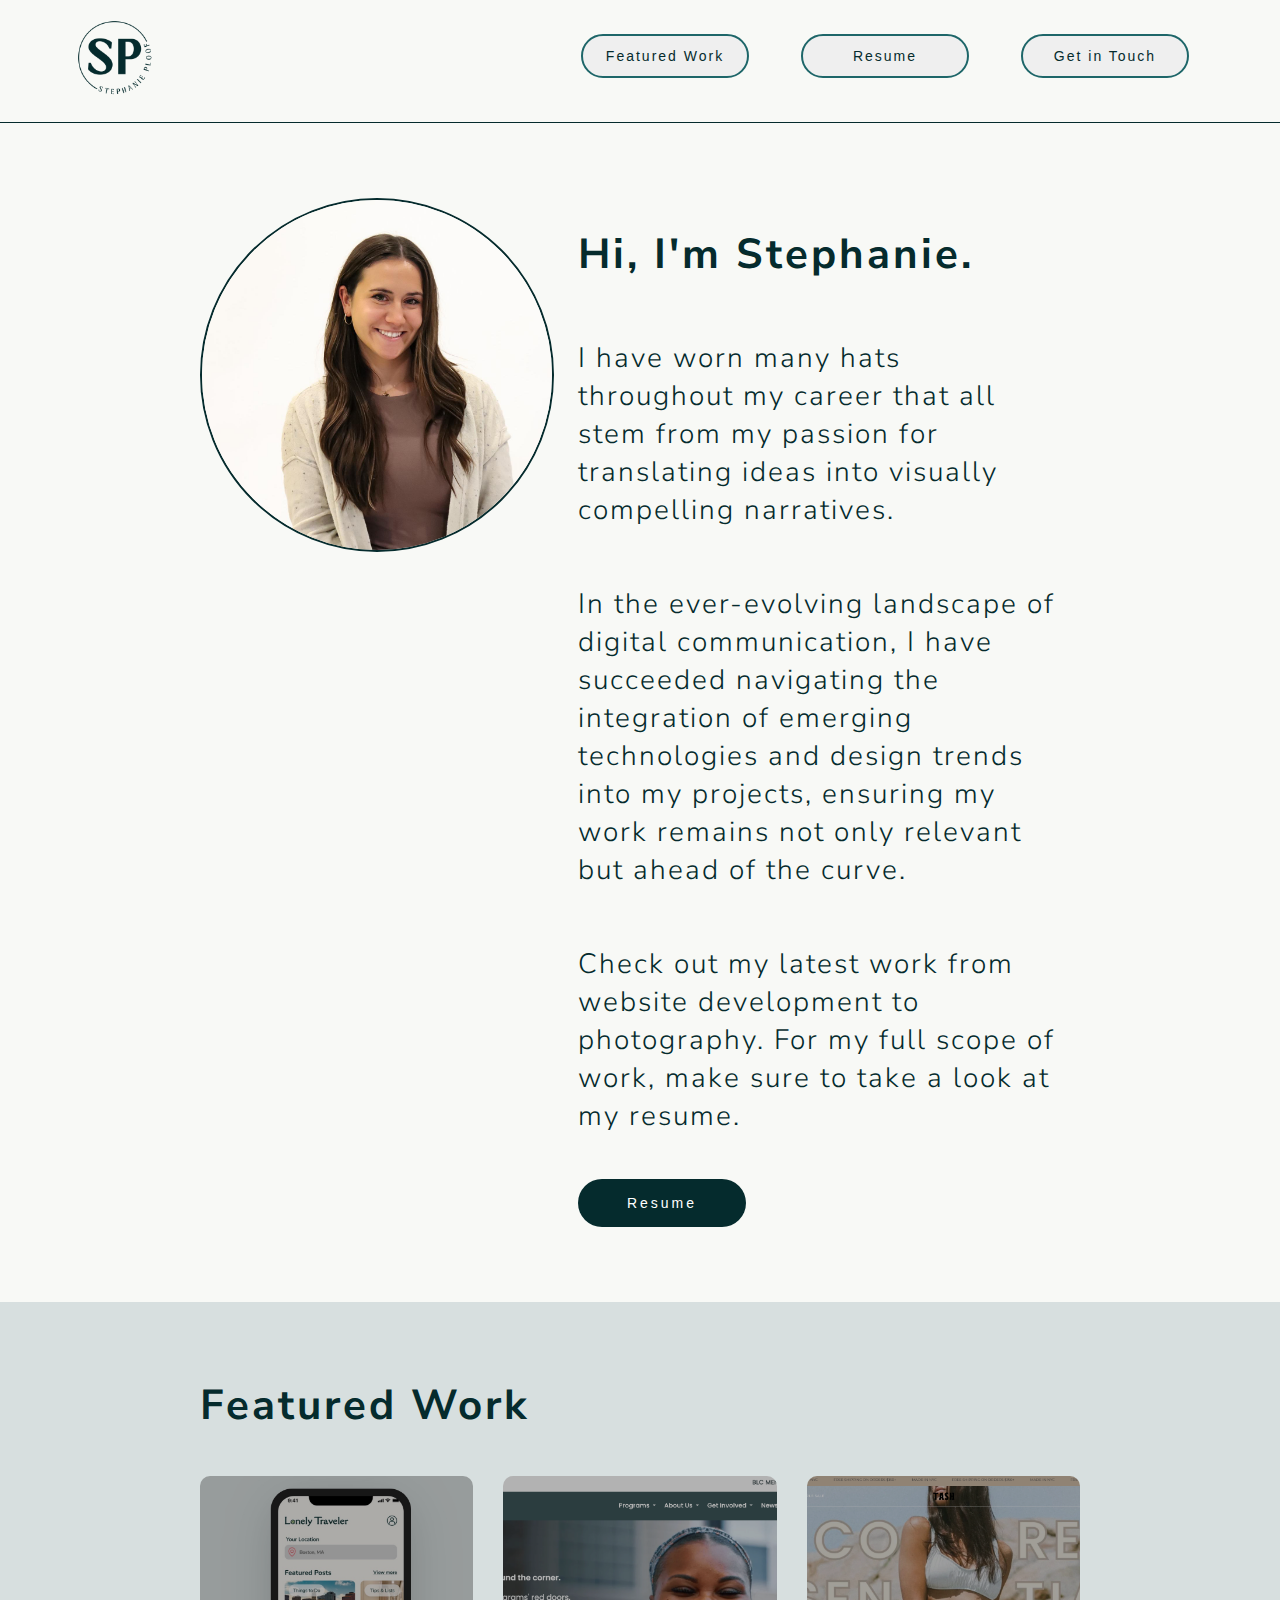
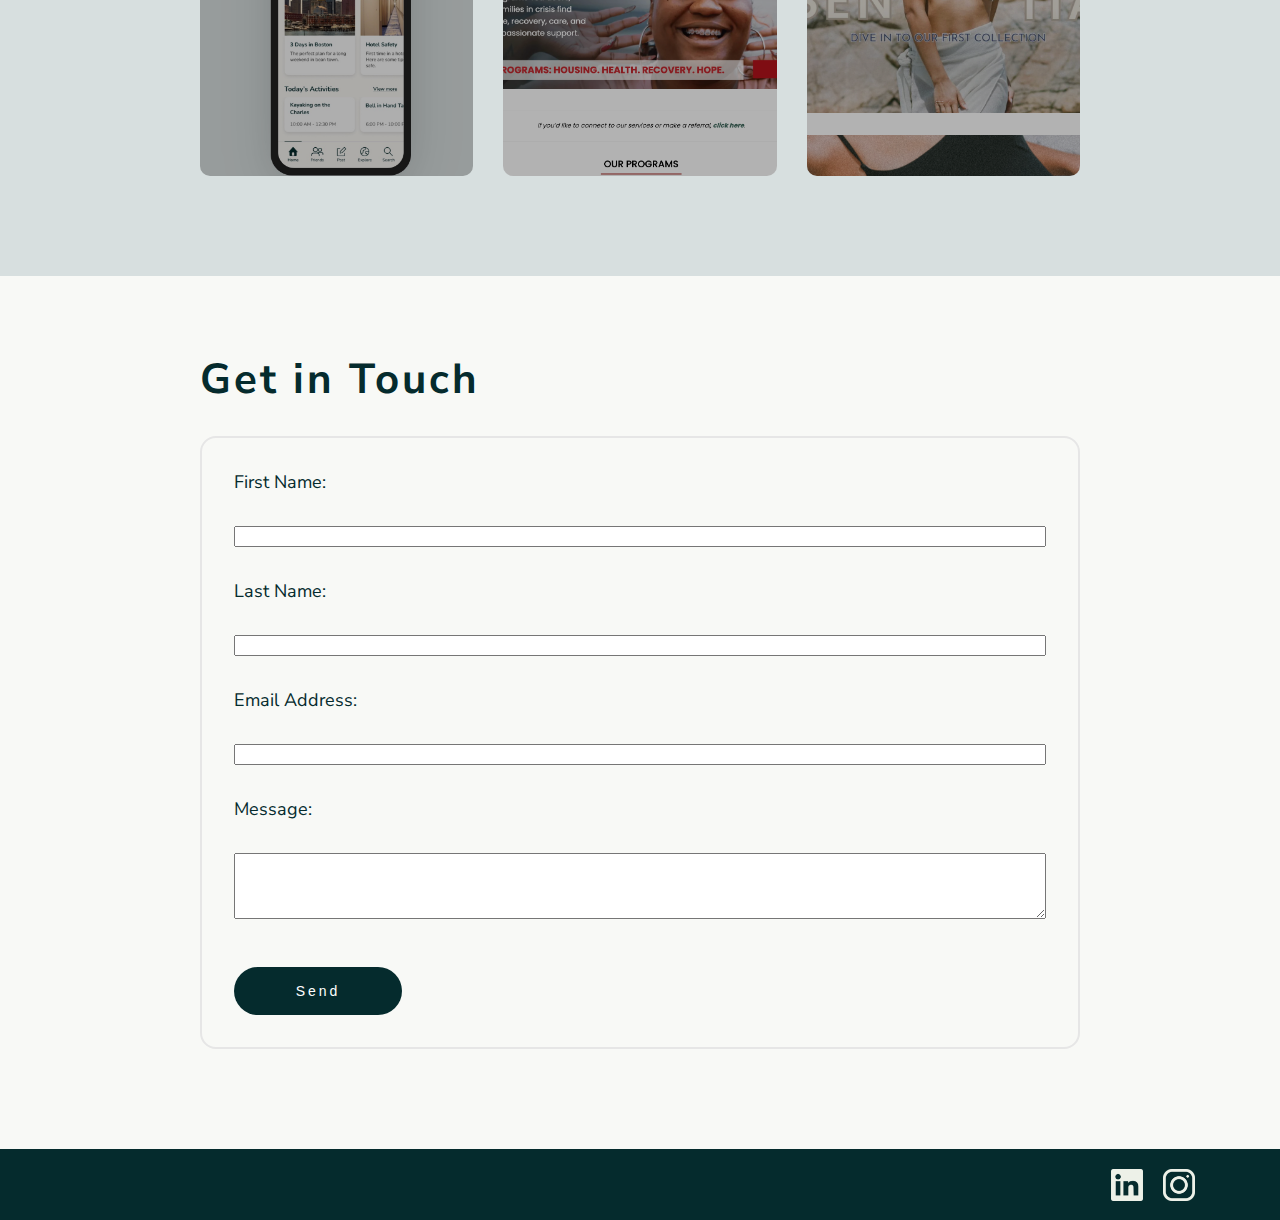
==== commit a8524a85: "Bug fixes, surface level editing" ====
--- a/index.html
+++ b/index.html
@@ -52,7 +52,7 @@
             <h3>In the ever-evolving landscape of digital communication, I have succeeded navigating the integration of emerging technologies and design trends into my projects, ensuring my work remains not only relevant but ahead of the curve.</h3>
             <h3>Check out my latest work from website development to photography. For my full scope of work, make sure to take a look at my resume.</h3>
             <a href="SPloof Resume_GA_2023.pdf" target="_blank">
-                <button class="resume-button">Resume</button>
+                <button class="dark-button">Resume</button>
             </a>
         </div>
     </section>
@@ -61,18 +61,18 @@
             <h1 class="featured-work-header">Featured Work</h1>
         </div>
         <section class="card-grid">
-            <section class="card">
+            <a href="https://stephaniemploof.github.io/portfolio/lonely-traveler" target="_blank" class="card">
                 <div class="featured-work-image featured-work-image-1"></div>
-            </section>
-            <section class="card">
+            </a>
+            <!-- <section class="card">
                 <div class="featured-work-image featured-work-image-2"></div>
-            </section>
+            </section> -->
             <a href="https://vpi.org" target="_blank" class="card">
                 <div class="featured-work-image featured-work-image-3"></div>
             </a>
             <a href="https://shoptash.com" target="_blank" class="card">
                 <div class="featured-work-image featured-work-image-4"></div>
-            </a>
+            </a> 
         </section>
     </section>
     <section class="get-in-touch">
@@ -91,7 +91,7 @@
         
             <label for="message">Message:</label>
             <textarea id="message" name="message" rows="4" required></textarea>
-            <button class="submit-button" type="submit">Send</button>
+            <button class="dark-button" type="submit">Send</button>
         </form>
     </section>
     <footer>
--- a/style.css
+++ b/style.css
@@ -17,7 +17,7 @@
 
 h1 {
     font-weight: 700;
-    font-size: 48px;
+    font-size: 42px;
     letter-spacing: 3px;
 }
 
@@ -29,7 +29,7 @@
 
 h3 {
     font-weight: 300;
-    font-size: 32px;
+    font-size: 28px;
     letter-spacing: 2px;
 }
 
@@ -91,14 +91,14 @@
 }
 
 .header-buttons {
-    font-size: 16px;
+    font-size: 14px;
     letter-spacing: 2px;
     color: #052B2D;
     font-weight: 500;
     border-style: solid;
     border-color: #1E6669;
     width: 12em;
-    padding: 16px 24px 16px 24px;
+    padding: 12px;
     border-radius: 100px;
     margin: 16px;
 }
@@ -224,15 +224,15 @@
 }
 
 
-.resume-button {
-    font-size: 16px;
+.dark-button {
+    font-size: 14px;
     letter-spacing: 3px;
     background-color: #052B2D;
     color: #ffff;
     font-weight: 500;
     border-style: none;
     width: 12em;
-    padding: 16px 32px 16px 32px;
+    padding: 16px;
     border-radius: 100px;
     margin-top: 16px;
 }
@@ -316,7 +316,7 @@
 /*featured work page*/
 #featured-work-page {
     color: #052B2D;
-    padding: 75px 75px 100px 75px;
+    padding: 75px 200px 100px 200px;
 }
 
 .featured-work-page-card {
@@ -341,19 +341,6 @@
     flex-direction: column;
     gap: 2rem;
     font-size: 18px;
-}
-
-.submit-button {
-    font-size: 16px;
-    letter-spacing: 2px;
-    background-color: #0a423c;
-    color: #ffff;
-    font-weight: 500;
-    border-style: none;
-    margin-top: 16px;
-    padding: 16px;
-    border-radius: 100px;
-    width: 12em;
 }
 
 /*lonely traveler page*/
@@ -434,7 +421,7 @@
 }
 
 .footer-logo {
-    height: 55px;
+    height: 32px;
     padding: 10px;
     transition: transform 0.3s ease;
 }
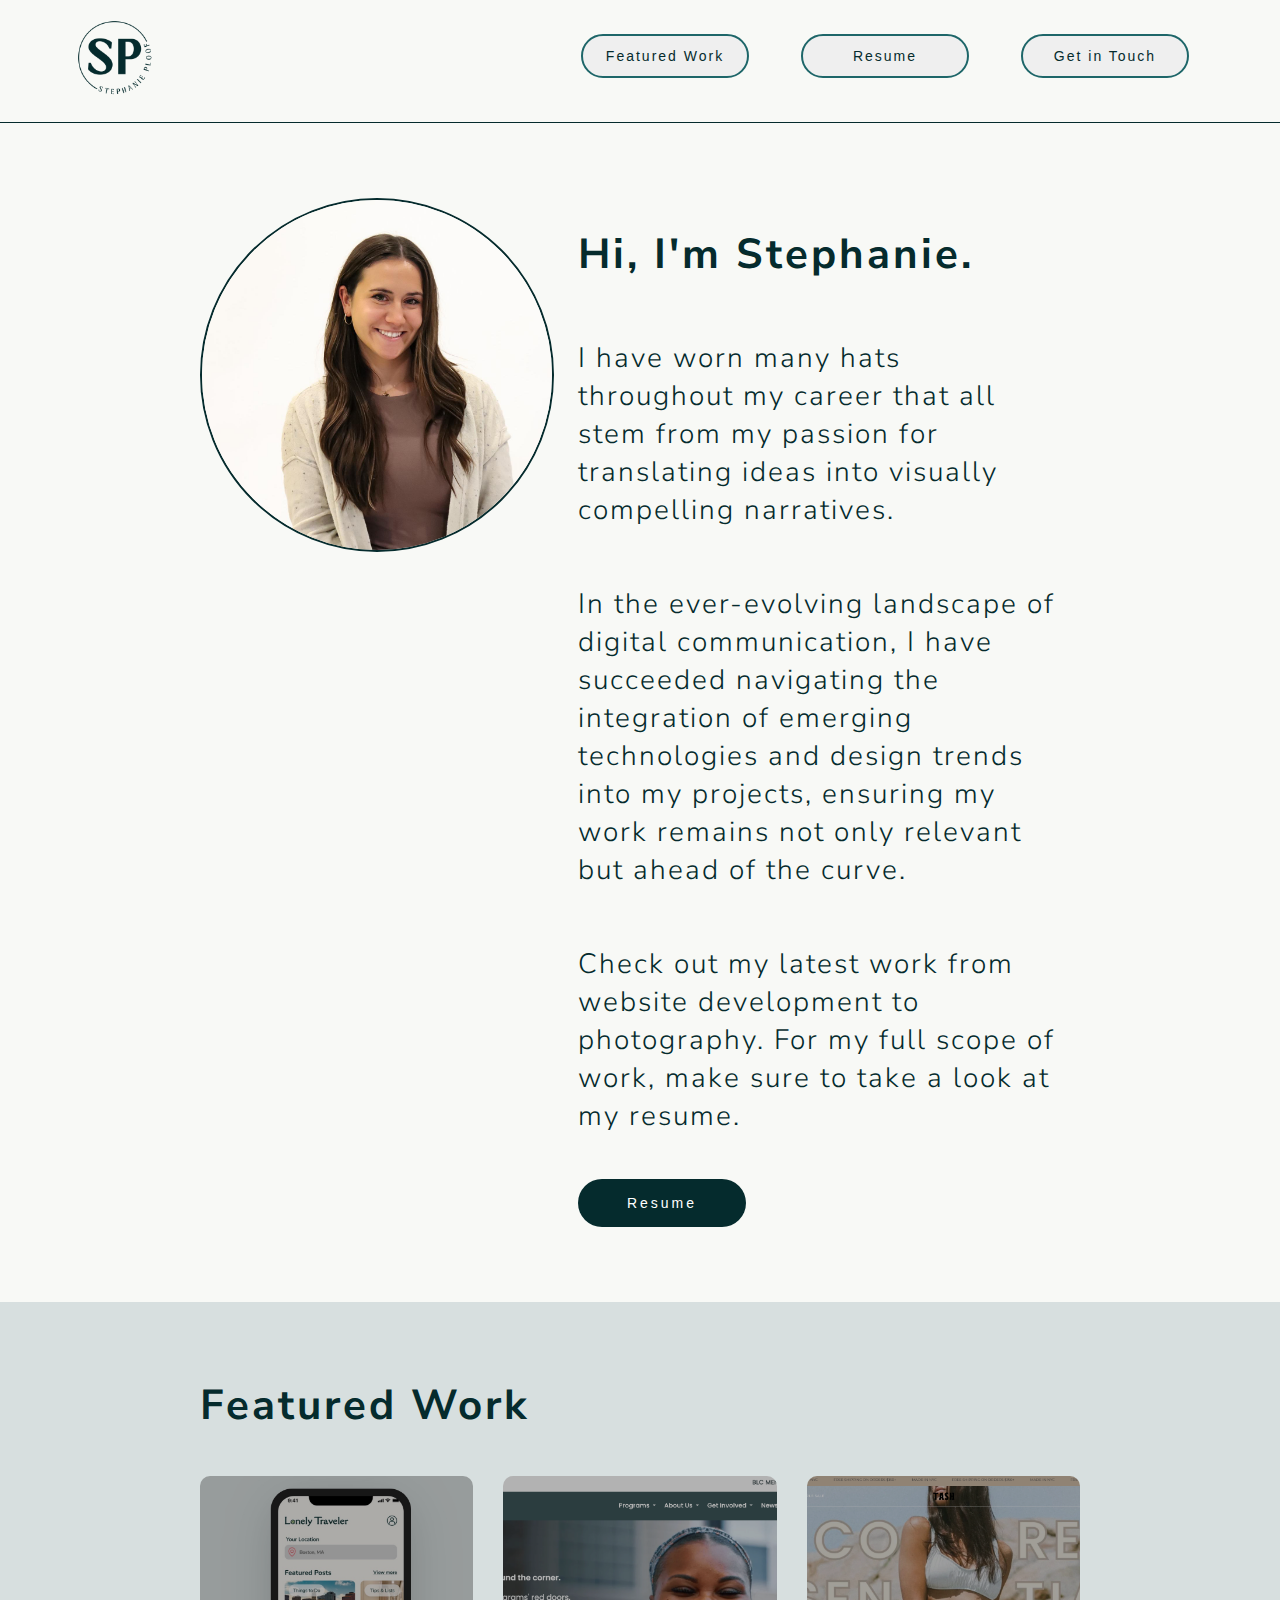
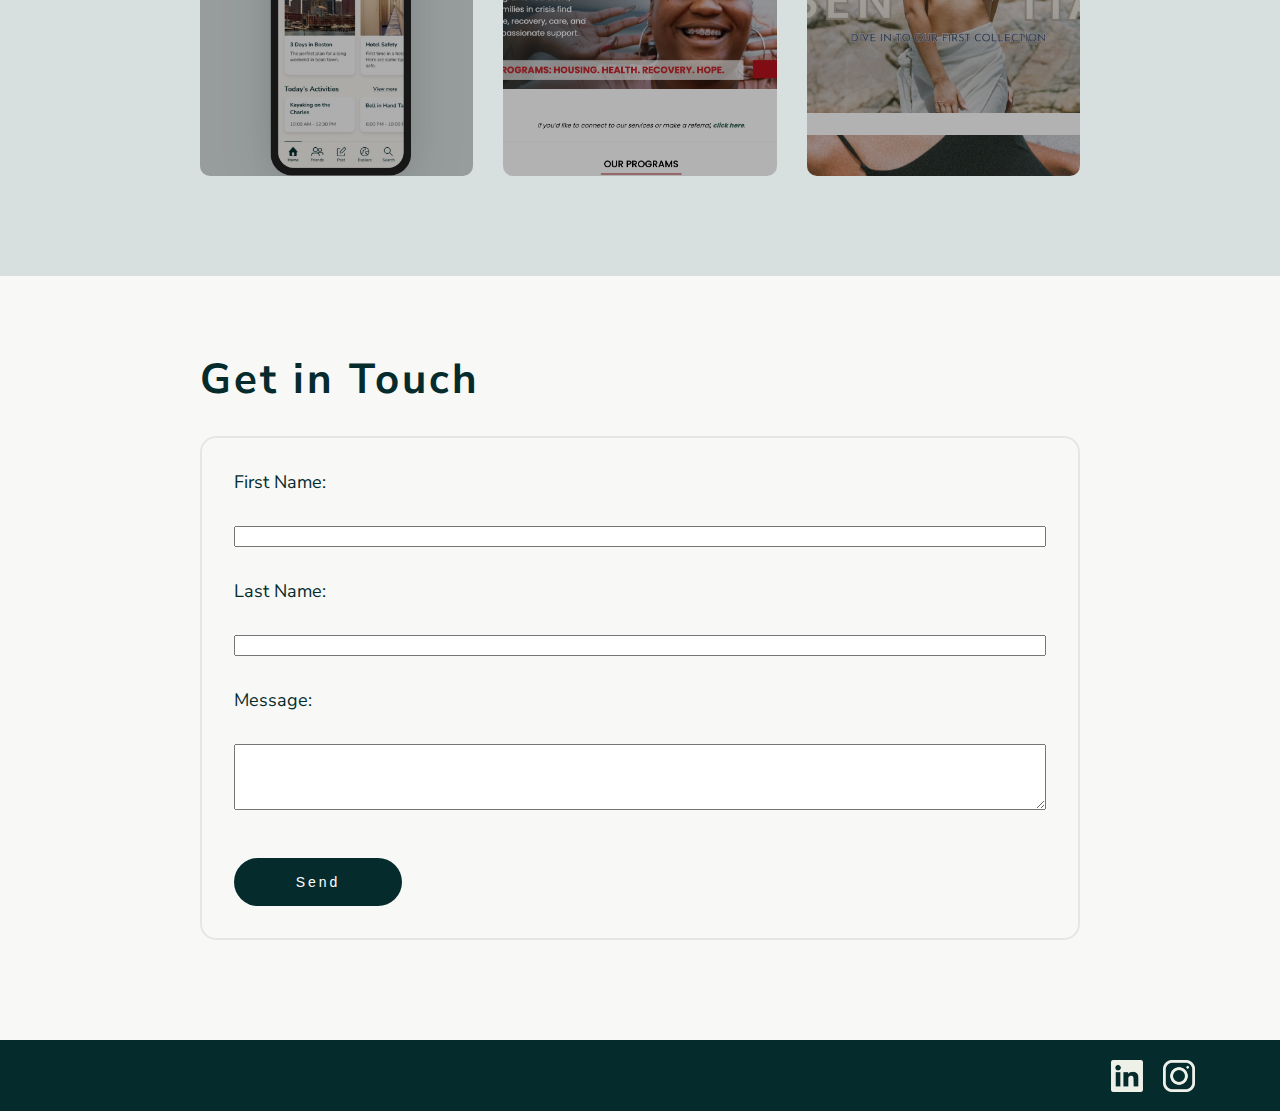
==== commit c57f9e90: "Final Changes" ====
--- a/index.html
+++ b/index.html
@@ -79,15 +79,12 @@
         <div>
             <h1>Get in Touch</h1>
         </div>
-        <form id="contactForm" action="mailto:stephaniemploof@gmail.com" method="post" enctype="text/plain">
+        <form id="contactForm" action="mailto:stephaniemploof@gmail.com?subject=Job Opportunity" method="post">
             <label for="firstName">First Name:</label>
             <input type="text" id="firstName" name="firstName" required>
         
             <label for="lastName">Last Name:</label>
             <input type="text" id="lastName" name="lastName" required>
-        
-            <label for="email">Email Address:</label>
-            <input type="email" id="email" name="email" required>
         
             <label for="message">Message:</label>
             <textarea id="message" name="message" rows="4" required></textarea>
--- a/style.css
+++ b/style.css
@@ -108,9 +108,9 @@
     display: block;
     cursor: pointer;
     font-size: 55px;
-  }
+}
   
-  @media (min-width: 960px) {
+@media (min-width: 960px) {
     .hamburger-menu {
       display: none;
     }
@@ -139,6 +139,7 @@
     font-size: 38px;
     cursor: pointer;
     z-index: 1;
+    transition: 0.4s ease-in-out;
 }
 
 .side-menu-ploof-logo {
@@ -163,6 +164,7 @@
     margin-bottom: 20px;
 }
 
+/*Side menu breakpoints */
 @media screen and (max-width: 960px) {
     .header-links {
         display: none;
@@ -193,11 +195,10 @@
 
 
 /* Animation classes */
-
 .show-menu {
     opacity: 1;
     transform: translateX(0%);
-  }
+}
 
 /*Intro*/
 .landing-page-grid {
@@ -222,7 +223,6 @@
     border-radius: 1000px;
     margin-right: 12px;
 }
-
 
 .dark-button {
     font-size: 14px;
@@ -456,8 +456,6 @@
 }
 
 /*breakpoints*/
-
-
 @media (max-width:1260px) {
     .landing-page-grid {
         grid-template-columns: 1fr;
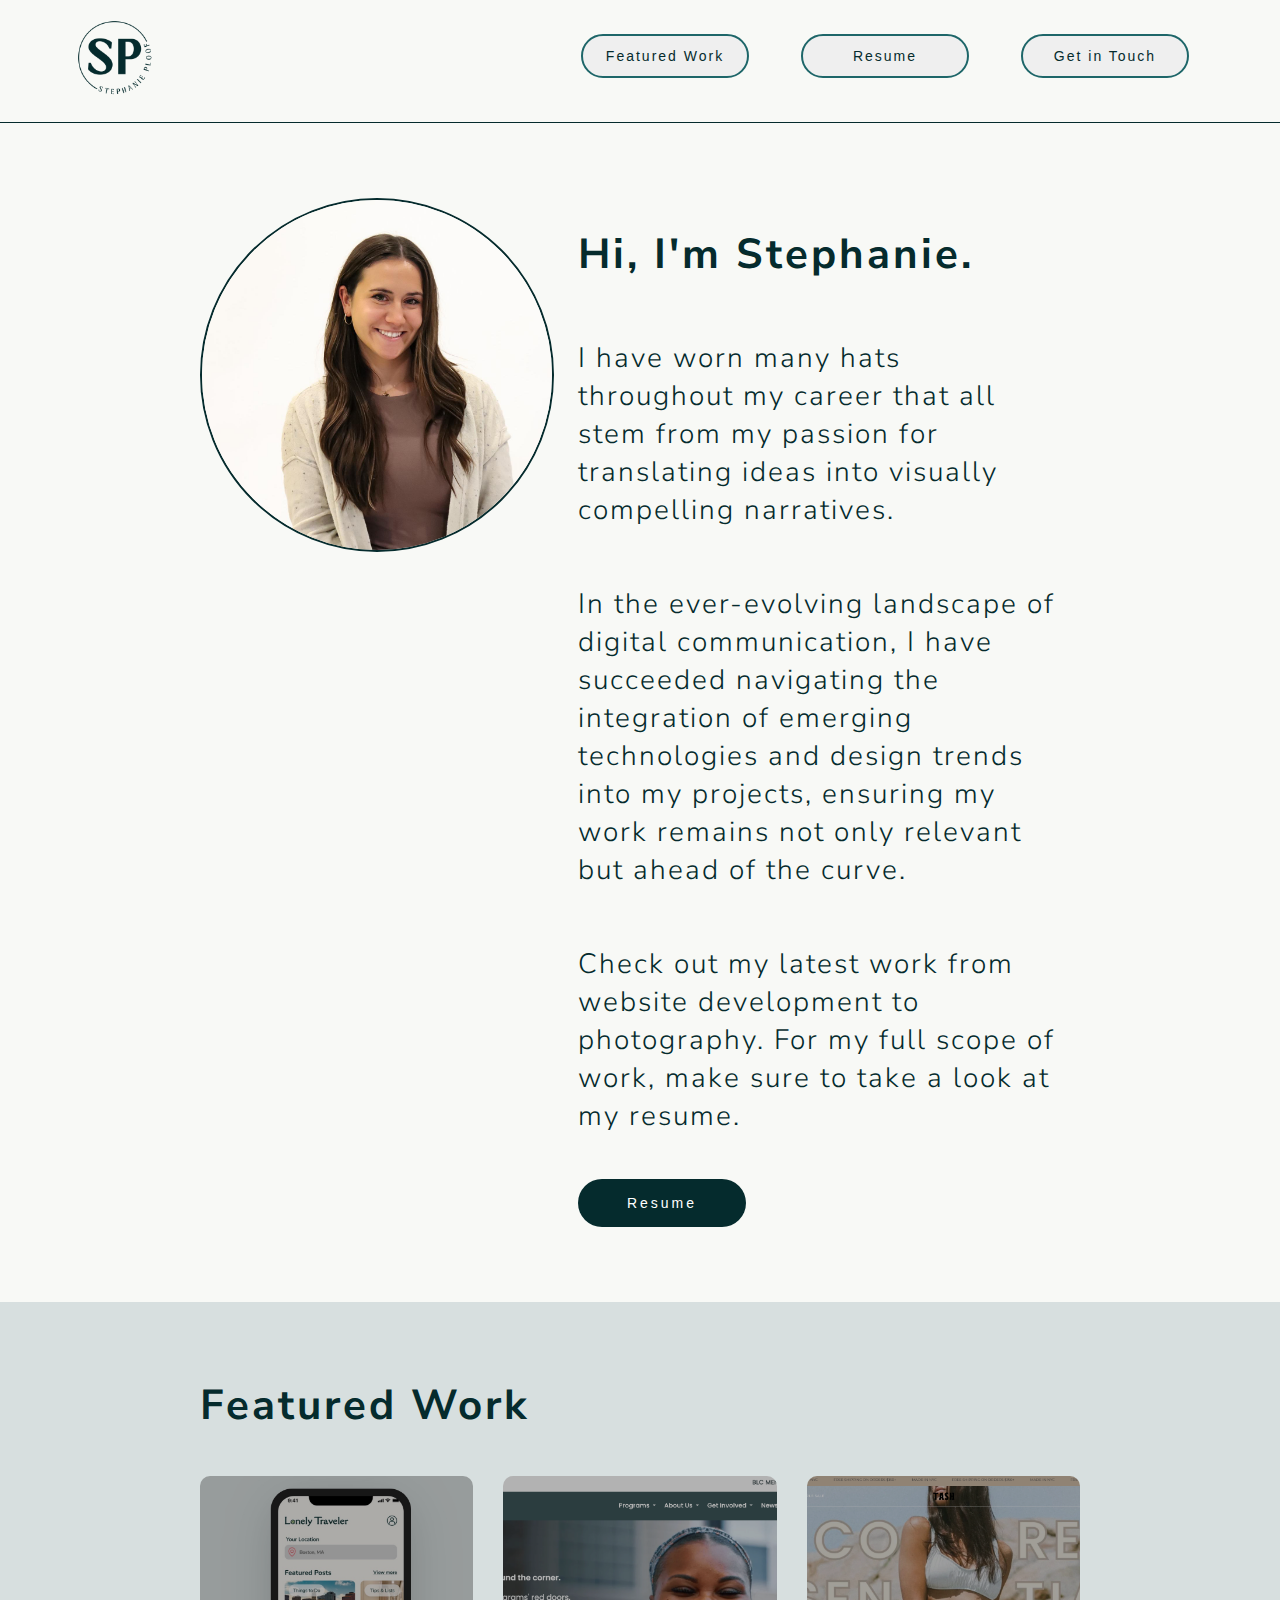
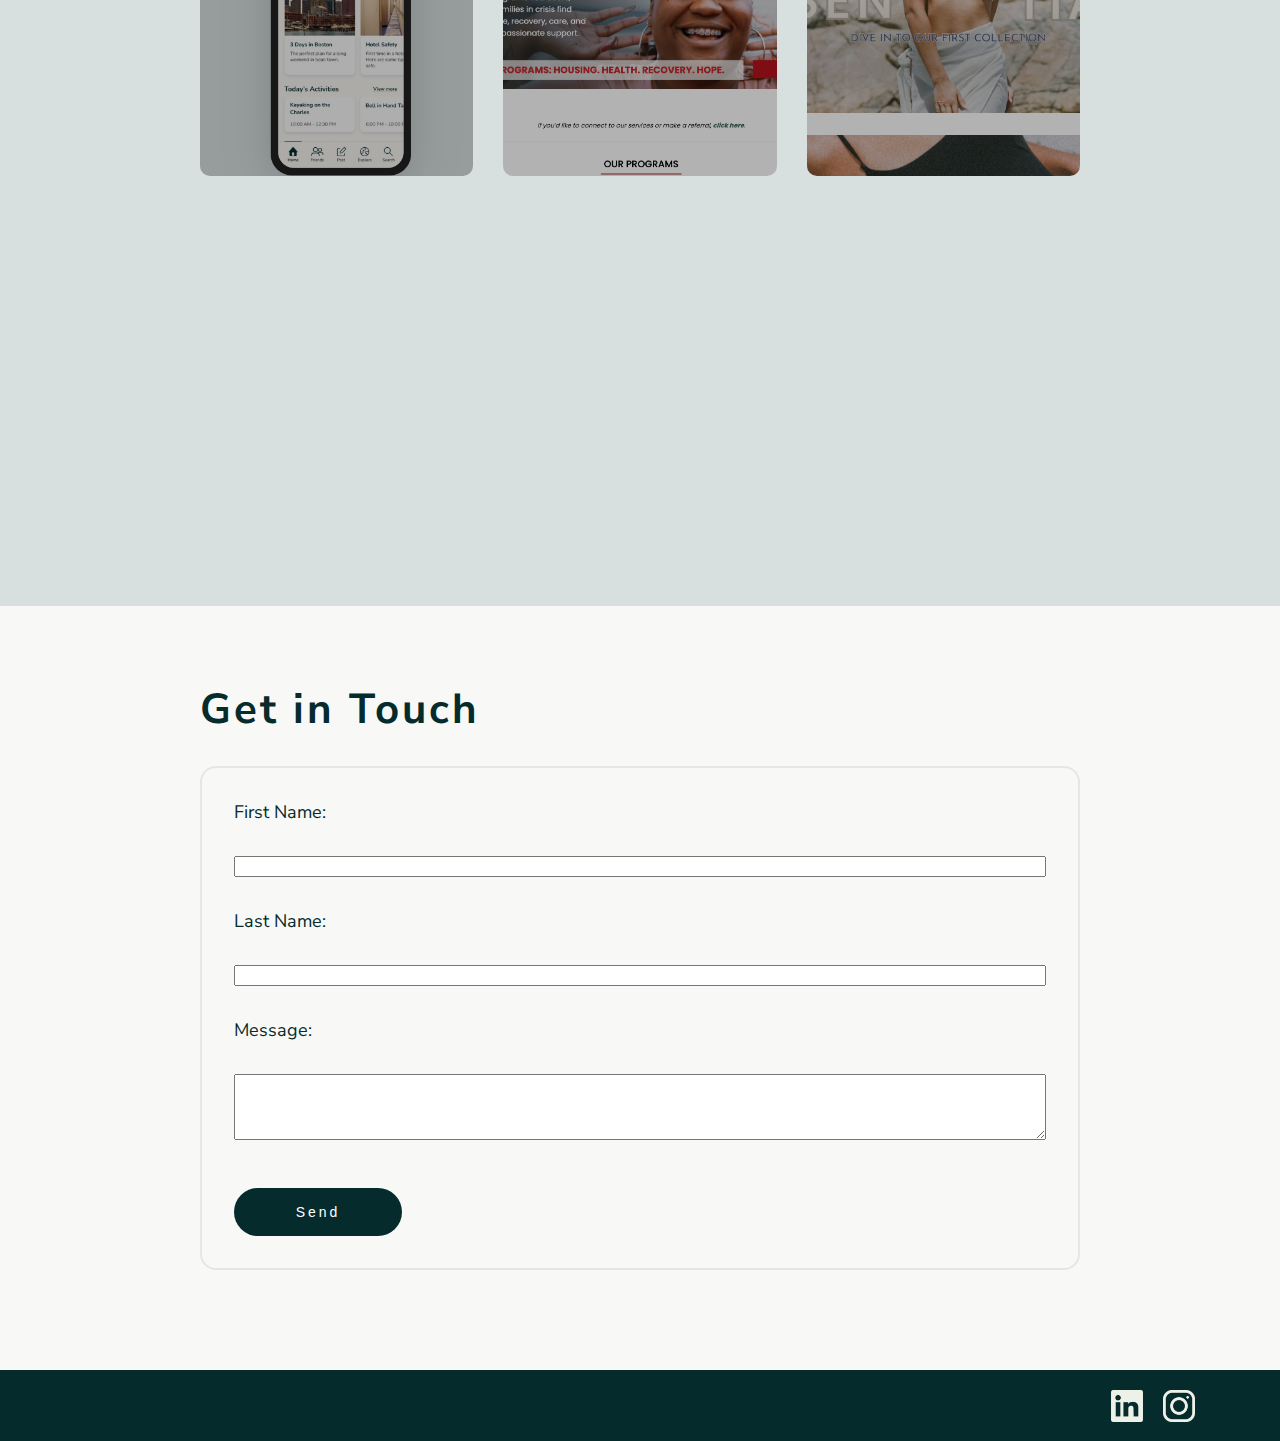
==== commit cc65e695: "Updated page" ====
--- a/index.html
+++ b/index.html
@@ -20,7 +20,7 @@
                 <a href="https://stephaniemploof.github.io/portfolio/featured-work">
                     <button class="header-buttons">Featured Work</button>
                 </a>
-                <a href="SPloof Resume_GA_2023.pdf" target="_blank">
+                <a href="2024 SPloof Resume.pdf" target="_blank">
                     <button class="header-buttons">Resume</button>
                 </a>
                 <a href="https://stephaniemploof.github.io/portfolio/get-in-touch">
@@ -39,7 +39,7 @@
                     <img class="side-menu-ploof-logo" src="SPloof logo.png">
                 </a>
                 <a class="side-menu-links" href="https://stephaniemploof.github.io/portfolio/featured-work">Featured Work</a>
-                <a class="side-menu-links" href="SPloof Resume_GA_2023.pdf" target="_blank">Resume</a>
+                <a class="side-menu-links" href="2024 SPloof Resume.pdf" target="_blank">Resume</a>
                 <a class="side-menu-links" href="https://stephaniemploof.github.io/portfolio/get-in-touch">Get in Touch</a>
             </div>
         </aside>
@@ -51,7 +51,7 @@
             <h3>I have worn many hats throughout my career that all stem from my passion for translating ideas into visually compelling narratives.</h3>
             <h3>In the ever-evolving landscape of digital communication, I have succeeded navigating the integration of emerging technologies and design trends into my projects, ensuring my work remains not only relevant but ahead of the curve.</h3>
             <h3>Check out my latest work from website development to photography. For my full scope of work, make sure to take a look at my resume.</h3>
-            <a href="SPloof Resume_GA_2023.pdf" target="_blank">
+            <a href="2024 SPloof Resume.pdf" target="_blank">
                 <button class="dark-button">Resume</button>
             </a>
         </div>
@@ -73,6 +73,9 @@
             <a href="https://shoptash.com" target="_blank" class="card">
                 <div class="featured-work-image featured-work-image-4"></div>
             </a> 
+            <a href="https://www.agapecandc.com/" target="_blank" class="card">
+                <div class="featured-work-image featured-work-image-5"></div>
+            </a>
         </section>
     </section>
     <section class="get-in-touch">
--- a/style.css
+++ b/style.css
@@ -313,6 +313,10 @@
     background-image: url(Shop_Tash.png);
 }
 
+.featured-work-image-5 {
+    background-image: url(Agape_Website.png)
+}
+
 /*featured work page*/
 #featured-work-page {
     color: #052B2D;
